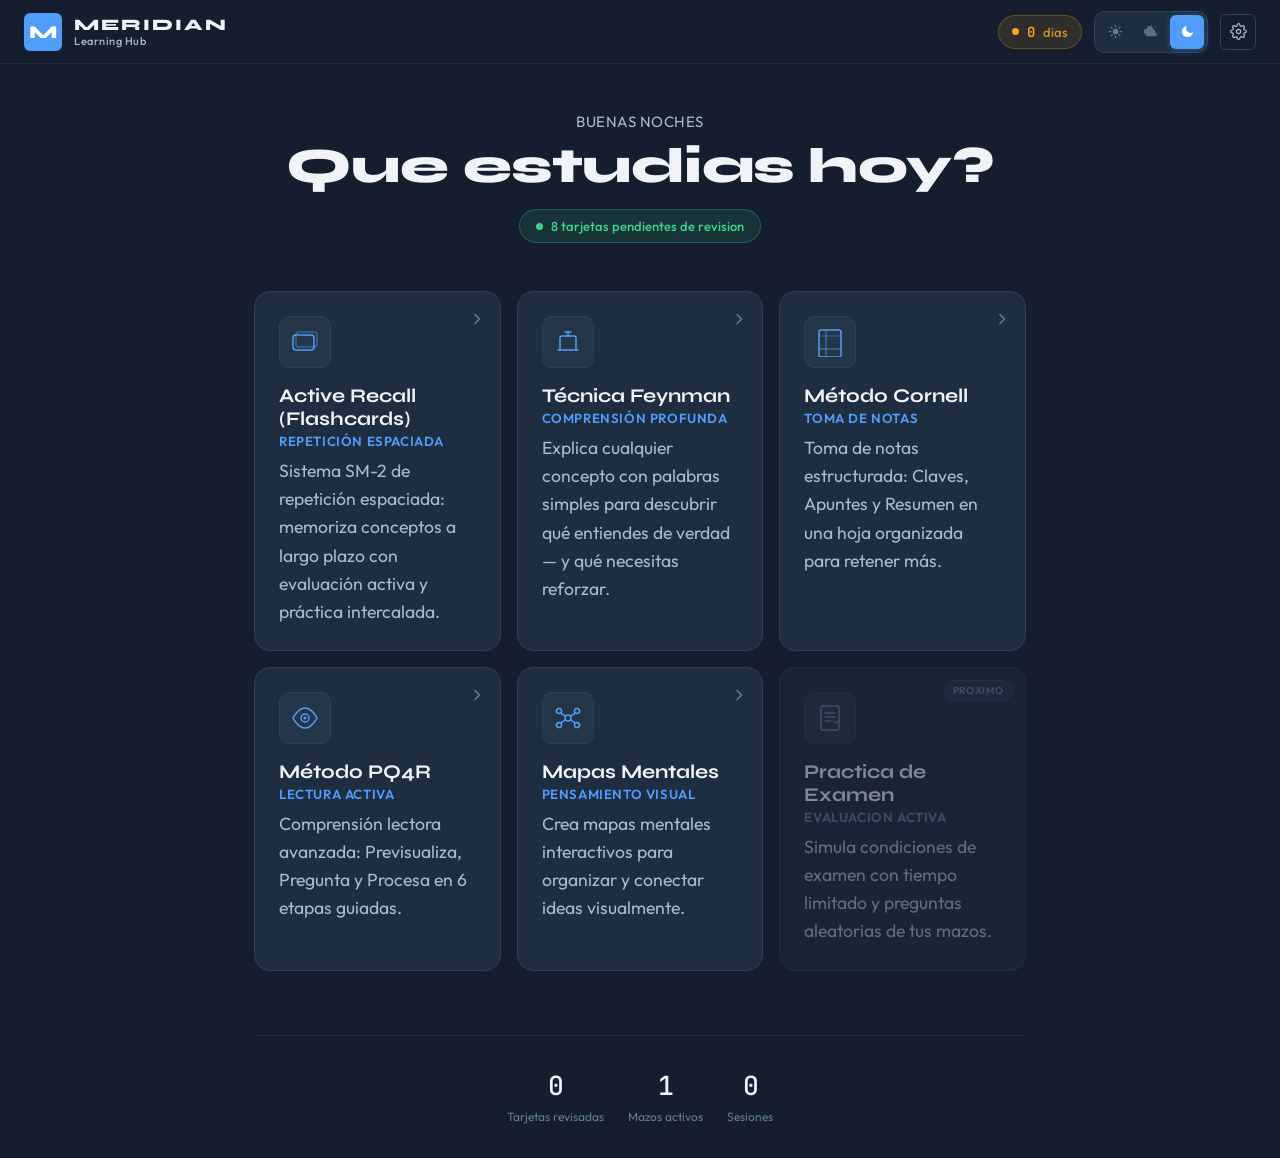
==== Meridian/index.html @ 5b4c0aaa "Add files via upload" ====
<!DOCTYPE html>
<html lang="es" data-theme="dark">
<head>
  <meta charset="UTF-8">
  <meta name="viewport" content="width=device-width, initial-scale=1.0">
  <meta name="description" content="MERIDIAN — Hub de aprendizaje modular con repeticion espaciada y tecnicas de estudio activo.">
  <title>MERIDIAN — Learning Hub</title>

  <!-- Fuentes -->
  <link rel="preconnect" href="https://fonts.googleapis.com">
  <link rel="preconnect" href="https://fonts.gstatic.com" crossorigin>
  <link href="https://fonts.googleapis.com/css2?family=Syne:wght@500;600;700;800&family=Outfit:wght@300;400;500;600&family=JetBrains+Mono:wght@400;500&display=swap" rel="stylesheet">

  <link rel="stylesheet" href="style.css">
</head>

<body>

  <!-- ============================================================
       Cabecera global — fija en la parte superior
       ============================================================ -->
  <header class="app-header" role="banner">

    <!-- Logotipo -->
    <div class="logo" onclick="navigate('hub')" role="link" tabindex="0" aria-label="Ir al inicio">
      <span class="logo-mark" aria-hidden="true">M</span>
      <div class="logo-text">
        <span class="logo-name">MERIDIAN</span>
        <span class="logo-sub">Learning Hub</span>
      </div>
    </div>

    <!-- Controles del header -->
    <div class="header-right">

      <!-- Racha de dias estudiados -->
      <div class="streak-badge" title="Racha de estudio" aria-label="Racha de estudio">
        <span class="streak-dot" aria-hidden="true"></span>
        <span id="streakCount" aria-live="polite">0</span>
        <span class="streak-label">dias</span>
      </div>

      <!-- Selector de tema — triple switch segmentado -->
      <div class="theme-switch" id="themeSwitch" role="group" aria-label="Seleccionar tema de color">
        <button class="theme-btn" data-theme-btn="light" aria-label="Modo claro" title="Claro">
          <!-- Sol -->
          <svg width="15" height="15" viewBox="0 0 24 24" fill="none" aria-hidden="true">
            <circle cx="12" cy="12" r="4.5" fill="currentColor"/>
            <path d="M12 2v2.5M12 19.5V22M2 12h2.5M19.5 12H22M4.93 4.93l1.77 1.77M17.3 17.3l1.77 1.77M19.07 4.93l-1.77 1.77M6.7 17.3l-1.77 1.77"
              stroke="currentColor" stroke-width="2" stroke-linecap="round"/>
          </svg>
        </button>

        <button class="theme-btn" data-theme-btn="dim" aria-label="Modo templado" title="Templado">
          <!-- Nube con estrellas -->
          <svg width="15" height="15" viewBox="0 0 24 24" fill="none" aria-hidden="true">
            <path d="M4 16.5a4.5 4.5 0 010-9c.2 0 .4 0 .6.02A5 5 0 0114.5 9a3.5 3.5 0 013.4 4.4A3 3 0 0117 19.5H6a2 2 0 01-2-3z"
              fill="currentColor" opacity=".85"/>
            <circle cx="6.5"  cy="4"  r="1" fill="currentColor"/>
            <circle cx="12"   cy="2"  r="1" fill="currentColor"/>
            <circle cx="18"   cy="5"  r="1" fill="currentColor"/>
          </svg>
        </button>

        <button class="theme-btn" data-theme-btn="dark" aria-label="Modo oscuro" title="Oscuro">
          <!-- Luna -->
          <svg width="15" height="15" viewBox="0 0 24 24" fill="none" aria-hidden="true">
            <path d="M21 12.79A9 9 0 1111.21 3 7 7 0 0021 12.79z" fill="currentColor"/>
          </svg>
        </button>

      </div>

      <!-- Botón de ajustes -->
      <button class="settings-btn" onclick="navigate('settings')"
        aria-label="Configuración y backup" title="Configuración">
        <svg width="17" height="17" viewBox="0 0 24 24" fill="none" aria-hidden="true">
          <path d="M12 15a3 3 0 100-6 3 3 0 000 6z"
            stroke="currentColor" stroke-width="1.7" stroke-linecap="round"/>
          <path d="M19.4 15a1.65 1.65 0 00.33 1.82l.06.06a2 2 0 010 2.83 2 2 0 01-2.83 0l-.06-.06a1.65 1.65 0 00-1.82-.33 1.65 1.65 0 00-1 1.51V21a2 2 0 01-2 2 2 2 0 01-2-2v-.09A1.65 1.65 0 009 19.4a1.65 1.65 0 00-1.82.33l-.06.06a2 2 0 01-2.83 0 2 2 0 010-2.83l.06-.06A1.65 1.65 0 004.68 15a1.65 1.65 0 00-1.51-1H3a2 2 0 01-2-2 2 2 0 012-2h.09A1.65 1.65 0 004.6 9a1.65 1.65 0 00-.33-1.82l-.06-.06a2 2 0 010-2.83 2 2 0 012.83 0l.06.06A1.65 1.65 0 009 4.68a1.65 1.65 0 001-1.51V3a2 2 0 012-2 2 2 0 012 2v.09a1.65 1.65 0 001 1.51 1.65 1.65 0 001.82-.33l.06-.06a2 2 0 012.83 0 2 2 0 010 2.83l-.06.06A1.65 1.65 0 0019.4 9a1.65 1.65 0 001.51 1H21a2 2 0 012 2 2 2 0 01-2 2h-.09a1.65 1.65 0 00-1.51 1z"
            stroke="currentColor" stroke-width="1.7" stroke-linecap="round"/>
        </svg>
      </button>

    </div>
  </header>

  <!-- ============================================================
       Punto de montaje principal — las vistas se inyectan aqui
       via JavaScript (app.js)

       Vistas disponibles:
         hub        — Menu principal con modulos de estudio
         decks      — Gestor de mazos
         deck-form  — Formulario para crear/editar mazo
         cards      — Lista de tarjetas de un mazo
         card-form  — Formulario para crear/editar tarjeta
         study      — Modo de estudio (flashcard + SRS)
       ============================================================ -->
  <main id="appRoot" role="main" aria-live="polite"></main>

  <!-- ============================================================
       Scripts — orden de carga importa:
         1. storage.js   — capa de datos y localStorage
         2. srs-module.js — algoritmo SM-2 y vistas de estudio
         3. app.js        — enrutador, hub y vistas de mazos
       ============================================================ -->
  <script src="js/storage.js"></script>
  <script src="js/srs-module.js"></script>
  <script src="js/feynman-module.js"></script>
  <script src="js/cornell-module.js"></script>
  <script src="js/pq4r-module.js"></script>
  <script src="js/mindmap-module.js"></script>
  <script src="js/app.js"></script>

</body>
</html>
---- Meridian/style.css ----
/* ================================================================
   MERIDIAN — Learning Hub
   CSS Design System
   ================================================================ */

@import url('https://fonts.googleapis.com/css2?family=Syne:wght@500;600;700;800&family=Outfit:wght@300;400;500;600&family=JetBrains+Mono:wght@400;500&display=swap');

/* ----------------------------------------------------------------
   1. Variables — Dark Theme (default)
   ---------------------------------------------------------------- */
:root {
  /* Fondos — azul noche aclarado, no negro puro */
  --bg-base:     #141E2E;
  --bg-surface:  #1E2D40;
  --bg-elevated: #263649;
  --bg-overlay:  #2E4157;

  /* Bordes */
  --border-subtle:  #1E2D40;
  --border-default: #2C4058;
  --border-strong:  #3D576E;

  /* Texto — WCAG AA garantizado */
  --text-primary:   #F0F4F9;   /* ~14:1 sobre bg-base  */
  --text-secondary: #A8BBCC;   /* ~6.2:1 — pasa AA     */
  --text-muted:     #637D93;   /* ~3.6:1 — uso en large */
  --text-inverse:   #141E2E;

  /* Acento primario */
  --accent:     #4F9CF9;
  --accent-h:   #6AABFA;
  --accent-dim: rgba(79, 156, 249, 0.12);

  /* Colores de estado */
  --green:     #3DD68C;
  --green-dim: rgba(61, 214, 140, 0.12);
  --amber:     #F5A623;
  --amber-dim: rgba(245, 166, 35, 0.12);
  --red:       #FF6B6B;
  --red-dim:   rgba(255, 107, 107, 0.12);
  --purple:    #A78BFA;

  /* Tipografia */
  --font-display: 'Syne', sans-serif;
  --font-body:    'Outfit', sans-serif;
  --font-mono:    'JetBrains Mono', monospace;

  /* Espaciado */
  --s1: 4px;  --s2: 8px;   --s3: 12px;  --s4: 16px;
  --s5: 24px; --s6: 32px;  --s7: 48px;  --s8: 64px;

  /* Bordes redondeados */
  --r-sm: 6px;  --r-md: 10px;  --r-lg: 16px;  --r-xl: 22px;

  /* Sombras */
  --shadow-sm: 0 1px 4px rgba(0,0,0,.35);
  --shadow-md: 0 4px 18px rgba(0,0,0,.45);
  --shadow-card: 0 0 0 1px var(--border-default), 0 4px 18px rgba(0,0,0,.4);

  /* Transiciones */
  --t-fast: 140ms cubic-bezier(.4,0,.2,1);
  --t-mid:  240ms cubic-bezier(.4,0,.2,1);
  --t-slow: 380ms cubic-bezier(.4,0,.2,1);
}

/* ----------------------------------------------------------------
   2. Variables — Light Theme
   ---------------------------------------------------------------- */
/* ── Tema Templado (Dim) — gris azulado medio, no oscuro profundo ── */
[data-theme="dim"] {
  --bg-base:     #2D3748;
  --bg-surface:  #374559;
  --bg-elevated: #404F6A;
  --bg-overlay:  #4A5C7A;

  --border-subtle:  #374559;
  --border-default: #435270;
  --border-strong:  #576884;

  --text-primary:   #EBF0F7;
  --text-secondary: #A2B6CA;
  --text-muted:     #6A8499;
  --text-inverse:   #2D3748;

  --accent:     #5BA8FC;
  --accent-h:   #82BFFF;
  --accent-dim: rgba(91,168,252,.15);

  --shadow-card: 0 0 0 1px var(--border-default), 0 4px 18px rgba(0,0,0,.28);
}

/* ── Tema Claro (Light) ── */
[data-theme="light"] {
  --bg-base:     #F9FAFB;
  --bg-surface:  #FFFFFF;
  --bg-elevated: #F3F4F6;
  --bg-overlay:  #E5E7EB;

  --border-subtle:  #E5E7EB;
  --border-default: #D1D5DB;
  --border-strong:  #9CA3AF;

  --text-primary:   #111827;   /* ~18:1 sobre bg-base  */
  --text-secondary: #374151;   /* ~10:1 — pasa AAA     */
  --text-muted:     #6B7280;   /* ~4.7:1 — pasa AA     */
  --text-inverse:   #F9FAFB;

  --accent:     #1A6FD4;
  --accent-h:   #155EBD;
  --accent-dim: rgba(26, 111, 212, 0.10);

  --shadow-card: 0 0 0 1px var(--border-default), 0 2px 10px rgba(0,0,0,.07);
  --shadow-md:   0 4px 18px rgba(0,0,0,.10);
}

/* ----------------------------------------------------------------
   3. Reset & Base
   ---------------------------------------------------------------- */
*, *::before, *::after { box-sizing: border-box; margin: 0; padding: 0; }

html {
  font-size: 17.6px; /* ≈ 1.1rem base → 1rem = 17.6px en toda la UI */
  -webkit-font-smoothing: antialiased;
  -moz-osx-font-smoothing: grayscale;
  scroll-behavior: smooth;
}

body {
  font-family: var(--font-body);
  background: var(--bg-base);
  color: var(--text-primary);
  min-height: 100vh;
  transition: background var(--t-slow), color var(--t-slow);
}

a { color: var(--accent); text-decoration: none; }
button { font-family: var(--font-body); cursor: pointer; }
textarea, input { font-family: var(--font-body); }

::-webkit-scrollbar { width: 5px; }
::-webkit-scrollbar-track { background: transparent; }
::-webkit-scrollbar-thumb { background: var(--border-strong); border-radius: 3px; }

/* ----------------------------------------------------------------
   4. Header
   ---------------------------------------------------------------- */
.app-header {
  position: fixed;
  top: 0; left: 0; right: 0;
  z-index: 100;
  height: 64px;
  display: flex;
  align-items: center;
  justify-content: space-between;
  padding: 0 var(--s5);
  background: var(--bg-base);
  border-bottom: 1px solid var(--border-subtle);
  transition: background var(--t-slow), border-color var(--t-slow);
  backdrop-filter: blur(10px);
}

.logo {
  display: flex;
  align-items: center;
  gap: var(--s3);
  text-decoration: none;
  cursor: pointer;
}

.logo-mark {
  display: flex;
  align-items: center;
  justify-content: center;
  width: 38px; height: 38px;
  border-radius: var(--r-sm);
  background: var(--accent);
  color: #fff;
  font-family: var(--font-display);
  font-size: 18px;
  font-weight: 800;
  letter-spacing: -.5px;
  flex-shrink: 0;
}

.logo-text {
  display: flex;
  flex-direction: column;
  line-height: 1;
  gap: 3px;
}

.logo-name {
  font-family: var(--font-display);
  font-size: 16px;
  font-weight: 800;
  letter-spacing: 2px;
  color: var(--text-primary);
}

.logo-sub {
  font-size: 11px;
  color: var(--text-secondary);
  letter-spacing: .5px;
  font-weight: 500;
}

.header-right {
  display: flex;
  align-items: center;
  gap: var(--s3);
}

.streak-badge {
  display: flex;
  align-items: center;
  gap: var(--s2);
  padding: 7px 13px;
  border-radius: var(--r-xl);
  background: var(--amber-dim);
  border: 1px solid rgba(245,166,35,.25);
  color: var(--amber);
  font-family: var(--font-mono);
  font-size: 14px;
  font-weight: 600;
}

.streak-dot {
  width: 7px; height: 7px;
  border-radius: 50%;
  background: var(--amber);
}

.streak-label { font-size: 13px; color: var(--amber); font-family: var(--font-body); font-weight: 500; opacity: .8; }

/* Switch de tema — 3 casillas segmentadas */
.theme-switch {
  display: flex;
  align-items: center;
  background: var(--bg-surface);
  border: 1px solid var(--border-default);
  border-radius: var(--r-md);
  padding: 3px;
  gap: 2px;
  transition: background var(--t-slow), border-color var(--t-slow);
}

.theme-btn {
  display: flex;
  align-items: center;
  justify-content: center;
  width: 34px; height: 34px;
  border-radius: var(--r-sm);
  background: transparent;
  border: none;
  color: var(--text-muted);
  cursor: pointer;
  transition: all var(--t-fast);
  flex-shrink: 0;
}

.theme-btn:hover {
  color: var(--text-primary);
  background: var(--bg-elevated);
}

.theme-btn.active {
  background: var(--accent);
  color: #fff;
  box-shadow: 0 1px 8px rgba(79,156,249,.35);
}

/* Botón de ajustes en el header */
.settings-btn {
  display: flex;
  align-items: center;
  justify-content: center;
  width: 36px; height: 36px;
  border-radius: var(--r-sm);
  background: transparent;
  border: 1px solid var(--border-default);
  color: var(--text-secondary);
  cursor: pointer;
  transition: all var(--t-fast);
  flex-shrink: 0;
}
.settings-btn:hover {
  background: var(--bg-elevated);
  color: var(--text-primary);
  border-color: var(--border-strong);
}
[data-theme="light"] .settings-btn { border-color: var(--border-default); }

/* ----------------------------------------------------------------
   5. Layout
   ---------------------------------------------------------------- */
#appRoot {
  margin-top: 64px;
  min-height: calc(100vh - 64px);
}

.view-container {
  max-width: 820px;
  margin: 0 auto;
  padding: var(--s6) var(--s5);
}

.view-header {
  display: flex;
  align-items: center;
  justify-content: space-between;
  margin-bottom: var(--s7);
  gap: var(--s4);
}

.view-title {
  font-family: var(--font-display);
  font-size: 1.3rem;
  font-weight: 700;
  color: var(--text-primary);
  flex: 1;
  text-align: center;
}

/* ----------------------------------------------------------------
   6. Buttons
   ---------------------------------------------------------------- */
.btn {
  display: inline-flex;
  align-items: center;
  justify-content: center;
  gap: var(--s2);
  padding: 9px 18px;
  border-radius: var(--r-sm);
  font-size: 14px;
  font-weight: 500;
  border: 1px solid transparent;
  transition: all var(--t-fast);
  white-space: nowrap;
  line-height: 1;
}

.btn-primary {
  background: var(--accent);
  color: #fff;
  border-color: var(--accent);
}
.btn-primary:hover:not(:disabled) {
  background: var(--accent-h);
  border-color: var(--accent-h);
}

.btn-ghost {
  background: transparent;
  color: var(--text-secondary);
  border-color: var(--border-default);
}
.btn-ghost:hover:not(:disabled) {
  background: var(--bg-elevated);
  color: var(--text-primary);
  border-color: var(--border-strong);
}

.btn:disabled { opacity: .45; cursor: not-allowed; }
.btn-sm { padding: 6px 13px; font-size: 13px; }
.btn-xs { padding: 4px 10px; font-size: 12px; }

.btn-danger {
  color: var(--red) !important;
}
.btn-danger:hover:not(:disabled) {
  background: var(--red-dim) !important;
  border-color: var(--red) !important;
}

.btn-back {
  display: inline-flex;
  align-items: center;
  gap: var(--s2);
  padding: 6px 10px;
  border-radius: var(--r-sm);
  font-size: 13px;
  font-weight: 500;
  color: var(--text-secondary);
  background: transparent;
  border: none;
  transition: all var(--t-fast);
  white-space: nowrap;
  flex-shrink: 0;
}
.btn-back:hover {
  color: var(--text-primary);
  background: var(--bg-elevated);
}

.btn-reveal {
  width: 100%;
  max-width: 340px;
  padding: 14px 24px;
  font-size: 15px;
  font-weight: 600;
  background: var(--accent);
  color: #fff;
  border: none;
  border-radius: var(--r-md);
  transition: all var(--t-fast);
  letter-spacing: .2px;
}
.btn-reveal:hover { background: var(--accent-h); transform: translateY(-1px); }
.btn-reveal:active { transform: translateY(0); }

/* ----------------------------------------------------------------
   7. Forms
   ---------------------------------------------------------------- */
.form-container {
  max-width: 600px;
  margin: 0 auto;
  display: flex;
  flex-direction: column;
  gap: var(--s5);
}

.form-group { display: flex; flex-direction: column; gap: var(--s2); }

.form-label {
  font-size: 13px;
  font-weight: 600;
  color: var(--text-secondary);
  letter-spacing: .3px;
  text-transform: uppercase;
}

.label-hint {
  font-size: 11px;
  font-weight: 400;
  color: var(--text-muted);
  text-transform: none;
  letter-spacing: 0;
  margin-left: var(--s1);
}

.form-input, .form-textarea {
  padding: 11px 14px;
  background: var(--bg-surface);
  border: 1px solid var(--border-default);
  border-radius: var(--r-sm);
  color: var(--text-primary);
  font-size: 14.5px;
  line-height: 1.5;
  transition: border-color var(--t-fast), box-shadow var(--t-fast);
  resize: vertical;
  width: 100%;
}
.form-input::placeholder, .form-textarea::placeholder { color: var(--text-muted); }
.form-input:focus, .form-textarea:focus {
  outline: none;
  border-color: var(--accent);
  box-shadow: 0 0 0 3px var(--accent-dim);
}

.form-actions {
  display: flex;
  gap: var(--s3);
  justify-content: flex-end;
  padding-top: var(--s2);
}

/* Form preview */
.form-preview {
  padding: var(--s4);
  background: var(--bg-elevated);
  border-radius: var(--r-md);
  border: 1px solid var(--border-default);
}

.preview-label {
  font-size: 11px;
  font-weight: 600;
  color: var(--text-muted);
  text-transform: uppercase;
  letter-spacing: .5px;
  margin-bottom: var(--s2);
}

.preview-front {
  font-size: 15px;
  color: var(--text-secondary);
  line-height: 1.55;
}

/* Color picker */
.color-picker {
  display: flex;
  gap: var(--s3);
  flex-wrap: wrap;
  padding: var(--s3) 0;
}

.color-swatch {
  width: 30px; height: 30px;
  border-radius: 50%;
  border: 3px solid transparent;
  transition: all var(--t-fast);
  box-shadow: var(--shadow-sm);
}
.color-swatch:hover { transform: scale(1.12); }
.color-swatch.selected {
  border-color: var(--text-primary);
  transform: scale(1.15);
  box-shadow: 0 0 0 2px var(--bg-base), 0 0 0 4px currentColor;
}

/* ----------------------------------------------------------------
   8. Hub View
   ---------------------------------------------------------------- */
.hub-view { padding-top: var(--s7); }

.hub-hero {
  text-align: center;
  margin-bottom: var(--s7);
}

.hub-greeting-small {
  font-size: 0.85rem;
  color: var(--text-secondary);
  letter-spacing: .5px;
  text-transform: uppercase;
  margin-bottom: var(--s2);
}

.hub-title {
  font-family: var(--font-display);
  font-size: clamp(1.8rem, 4vw, 2.8rem);
  font-weight: 800;
  color: var(--text-primary);
  letter-spacing: -.5px;
  margin-bottom: var(--s4);
  line-height: 1.1;
}

.due-alert {
  display: inline-flex;
  align-items: center;
  gap: var(--s2);
  padding: 8px 16px;
  background: var(--green-dim);
  border: 1px solid rgba(61,214,140,.25);
  color: var(--green);
  border-radius: var(--r-xl);
  font-size: 13px;
  font-weight: 500;
  cursor: pointer;
  transition: all var(--t-fast);
}
.due-alert:hover { background: rgba(61,214,140,.18); }

.due-dot {
  width: 7px; height: 7px;
  border-radius: 50%;
  background: var(--green);
  animation: pulse 2s infinite;
}

@keyframes pulse {
  0%, 100% { opacity: 1; transform: scale(1); }
  50% { opacity: .6; transform: scale(.85); }
}

.hub-all-good { font-size: 13px; color: var(--text-muted); }

.modules-grid {
  display: grid;
  grid-template-columns: repeat(3, 1fr);
  gap: var(--s4);
  margin-bottom: var(--s8);
}

.module-card {
  position: relative;
  background: var(--bg-surface);
  border: 1px solid var(--border-default);
  border-radius: var(--r-lg);
  padding: var(--s5);
  display: flex;
  flex-direction: column;
  gap: var(--s4);
  transition: all var(--t-mid);
  overflow: hidden;
}

.module-card.active {
  cursor: pointer;
}
.module-card.active:hover {
  border-color: var(--accent);
  background: var(--bg-elevated);
  transform: translateY(-2px);
  box-shadow: 0 8px 24px rgba(79,156,249,.12);
}
.module-card.active:active { transform: translateY(0); }

.module-card.disabled {
  opacity: .5;
  cursor: default;
}

.module-icon {
  width: 52px; height: 52px;
  display: flex;
  align-items: center;
  justify-content: center;
  background: var(--bg-elevated);
  border-radius: var(--r-md);
  border: 1px solid var(--border-default);
  color: var(--accent);
  flex-shrink: 0;
}

.module-card.disabled .module-icon { color: var(--text-muted); }

.module-info { flex: 1; }
.module-name {
  font-family: var(--font-display);
  font-size: 1.1rem;
  font-weight: 700;
  color: var(--text-primary);
  margin-bottom: 3px;
}
.module-subtitle {
  font-size: 0.75rem;
  color: var(--accent);
  font-weight: 600;
  text-transform: uppercase;
  letter-spacing: .6px;
  margin-bottom: var(--s2);
}
.module-card.disabled .module-subtitle { color: var(--text-muted); }
.module-desc {
  font-size: 1.0rem;
  color: var(--text-secondary);
  line-height: 1.6;
}

.module-arrow {
  position: absolute;
  top: var(--s4);
  right: var(--s4);
  color: var(--text-muted);
  transition: all var(--t-fast);
}
.module-card.active:hover .module-arrow {
  color: var(--accent);
  transform: translateX(2px);
}

.coming-soon-badge {
  position: absolute;
  top: var(--s3);
  right: var(--s3);
  font-size: 10px;
  font-weight: 600;
  letter-spacing: .6px;
  text-transform: uppercase;
  color: var(--text-muted);
  background: var(--bg-elevated);
  border: 1px solid var(--border-default);
  padding: 3px 8px;
  border-radius: var(--r-xl);
}

.hub-stats {
  display: flex;
  gap: var(--s5);
  justify-content: center;
  border-top: 1px solid var(--border-subtle);
  padding-top: var(--s6);
}

.hub-stat { text-align: center; }
.hub-stat-value {
  display: block;
  font-family: var(--font-mono);
  font-size: 1.5rem;
  font-weight: 500;
  color: var(--text-primary);
  letter-spacing: -1px;
}
.hub-stat-label {
  font-size: 12px;
  color: var(--text-muted);
  margin-top: 2px;
}

/* ----------------------------------------------------------------
   9. Deck Manager
   ---------------------------------------------------------------- */
.decks-grid {
  display: grid;
  grid-template-columns: repeat(auto-fill, minmax(300px, 1fr));
  gap: var(--s4);
}

.deck-card {
  background: var(--bg-surface);
  border: 1px solid var(--border-default);
  border-radius: var(--r-lg);
  overflow: hidden;
  display: flex;
  transition: all var(--t-mid);
}
.deck-card:hover {
  border-color: var(--border-strong);
  box-shadow: var(--shadow-md);
}

.deck-card-accent {
  width: 4px;
  background: var(--deck-color, var(--accent));
  flex-shrink: 0;
}

.deck-card-body {
  flex: 1;
  padding: var(--s6) var(--s6) var(--s5);
  display: flex;
  flex-direction: column;
  gap: var(--s4);
}

.deck-name {
  font-family: var(--font-display);
  font-size: 1.1rem;
  font-weight: 700;
  color: var(--text-primary);
}
.deck-desc {
  font-size: 0.9rem;
  color: var(--text-secondary);
  line-height: 1.55;
  margin-top: 3px;
}

.deck-chip-row {
  display: flex;
  gap: var(--s2);
  flex-wrap: wrap;
}

.deck-chip {
  font-size: 12px;
  padding: 3px 9px;
  border-radius: var(--r-xl);
  background: var(--bg-elevated);
  color: var(--text-secondary);
  border: 1px solid var(--border-default);
}
.chip-due  { background: var(--accent-dim); color: var(--accent); border-color: rgba(79,156,249,.2); }
.chip-new  { background: var(--green-dim); color: var(--green); border-color: rgba(61,214,140,.2); }

.deck-actions {
  display: flex;
  gap: var(--s2);
  align-items: center;
  flex-wrap: wrap;
}

/* ----------------------------------------------------------------
   10. Cards Table
   ---------------------------------------------------------------- */
.cards-table-wrap { overflow-x: auto; }

.cards-table {
  width: 100%;
  border: 1px solid var(--border-default);
  border-radius: var(--r-lg);
  overflow: hidden;
}

.table-head {
  display: grid;
  grid-template-columns: 1fr .6fr .55fr .45fr;
  background: var(--bg-elevated);
  padding: 10px var(--s4);
  font-size: 11px;
  font-weight: 600;
  color: var(--text-muted);
  text-transform: uppercase;
  letter-spacing: .5px;
  border-bottom: 1px solid var(--border-default);
  gap: var(--s3);
}

.table-row {
  display: grid;
  grid-template-columns: 1fr .6fr .55fr .45fr;
  align-items: center;
  padding: 12px var(--s4);
  gap: var(--s3);
  border-bottom: 1px solid var(--border-subtle);
  transition: background var(--t-fast);
}
.table-row:last-child { border-bottom: none; }
.table-row:hover { background: var(--bg-elevated); }

.table-cell { font-size: 13.5px; color: var(--text-secondary); }
.cell-front {
  color: var(--text-primary);
  overflow: hidden;
  display: -webkit-box;
  -webkit-line-clamp: 2;
  -webkit-box-orient: vertical;
  line-height: 1.45;
}
.cell-tags { display: flex; gap: 4px; flex-wrap: wrap; }
.cell-actions { display: flex; gap: var(--s1); }

.state-badge {
  display: inline-block;
  font-size: 11px;
  font-weight: 600;
  padding: 3px 8px;
  border-radius: var(--r-xl);
  letter-spacing: .3px;
}
.state-new         { background: var(--accent-dim); color: var(--accent); }
.state-learning    { background: var(--amber-dim); color: var(--amber); }
.state-review      { background: var(--green-dim); color: var(--green); }
.state-relearning  { background: var(--red-dim); color: var(--red); }

/* Tags */
.tag {
  display: inline-block;
  font-size: 11px;
  padding: 2px 7px;
  background: var(--bg-elevated);
  color: var(--text-muted);
  border-radius: var(--r-xl);
  border: 1px solid var(--border-default);
}
.tag-accent {
  background: var(--accent-dim);
  color: var(--accent);
  border-color: rgba(79,156,249,.2);
  font-size: 12px;
  padding: 3px 10px;
}

/* ----------------------------------------------------------------
   11. Study Mode
   ---------------------------------------------------------------- */
.study-view { padding-top: var(--s5); }

.study-header {
  display: flex;
  align-items: center;
  justify-content: space-between;
  margin-bottom: var(--s4);
  gap: var(--s3);
}

.study-meta {
  display: flex;
  flex-direction: column;
  align-items: center;
  gap: 2px;
  flex: 1;
}
.study-deck-name {
  font-size: 13px;
  font-weight: 600;
  color: var(--text-primary);
  font-family: var(--font-display);
}
.study-count {
  font-family: var(--font-mono);
  font-size: 12px;
  color: var(--text-muted);
}
.study-count-sep { margin: 0 2px; }

.study-progress-wrap {
  height: 3px;
  background: var(--border-default);
  border-radius: 2px;
  margin-bottom: var(--s6);
  overflow: hidden;
}
.study-progress-bar {
  height: 100%;
  background: var(--accent);
  border-radius: 2px;
  transition: width .6s cubic-bezier(.4,0,.2,1);
}

.study-area {
  display: flex;
  flex-direction: column;
  align-items: center;
  gap: var(--s6);
}

/* Flashcard 3D flip */
.flashcard-scene {
  width: 100%;
  max-width: 600px;
  perspective: 1200px;
}

.flashcard {
  position: relative;
  width: 100%;
  height: 320px;
  transform-style: preserve-3d;
  transition: transform .55s cubic-bezier(.4,.2,.2,1);
}

.flashcard.is-flipped { transform: rotateY(180deg); }

.flashcard-face {
  position: absolute;
  inset: 0;
  backface-visibility: hidden;
  -webkit-backface-visibility: hidden;
  background: var(--bg-surface);
  border: 1px solid var(--border-default);
  border-radius: var(--r-lg);
  display: flex;
  flex-direction: column;
  align-items: center;
  justify-content: center;
  padding: var(--s6) var(--s5);
  text-align: center;
  gap: var(--s4);
  box-shadow: var(--shadow-card);
  overflow-y: auto;
}

.flashcard-face.back {
  transform: rotateY(180deg);
  background: var(--bg-elevated);
  border-color: var(--accent);
}

.face-label {
  position: absolute;
  top: var(--s3);
  left: var(--s4);
  font-size: 10px;
  font-weight: 600;
  color: var(--text-muted);
  text-transform: uppercase;
  letter-spacing: .6px;
}

.face-content {
  font-size: clamp(1.6rem, 3.2vw, 2.1rem);
  line-height: 1.45;
  color: var(--text-primary);
  font-weight: 400;
  max-width: 520px;
}

.flashcard-face.back .face-content { color: var(--text-primary); }

.card-tags {
  display: flex;
  gap: var(--s1);
  flex-wrap: wrap;
  justify-content: center;
  position: absolute;
  bottom: var(--s3);
}

/* Rating buttons */
.study-actions {
  display: flex;
  flex-direction: column;
  align-items: center;
  gap: var(--s4);
  width: 100%;
  max-width: 600px;
  min-height: 80px;
}

.rating-prompt {
  font-size: 13px;
  color: var(--text-muted);
  font-weight: 500;
  letter-spacing: .2px;
  text-align: center;
}

.rating-buttons {
  display: grid;
  grid-template-columns: repeat(4, 1fr);
  gap: var(--s3);
  width: 100%;
}

.rating-btn {
  display: flex;
  flex-direction: column;
  align-items: center;
  gap: 6px;
  padding: 14px var(--s4);
  border-radius: var(--r-md);
  border: 1px solid var(--border-default);
  background: var(--bg-surface);
  cursor: pointer;
  transition: all var(--t-fast);
}
.rating-btn:hover { transform: translateY(-2px); }
.rating-btn:active { transform: translateY(0); }

.rating-interval {
  font-family: var(--font-mono);
  font-size: 16px;
  font-weight: 600;
}

.rating-label {
  font-size: 12px;
  font-weight: 600;
  text-transform: uppercase;
  letter-spacing: .4px;
}
.rating-btn.again {
  border-color: rgba(255,107,107,.25);
  background: var(--red-dim);
}
.rating-btn.again .rating-interval { color: var(--red); }
.rating-btn.again .rating-label { color: var(--red); opacity: .8; }
.rating-btn.again:hover { border-color: var(--red); background: rgba(255,107,107,.18); }

.rating-btn.hard {
  border-color: rgba(245,166,35,.25);
  background: var(--amber-dim);
}
.rating-btn.hard .rating-interval { color: var(--amber); }
.rating-btn.hard .rating-label { color: var(--amber); opacity: .8; }
.rating-btn.hard:hover { border-color: var(--amber); background: rgba(245,166,35,.18); }

.rating-btn.good {
  border-color: rgba(79,156,249,.25);
  background: var(--accent-dim);
}
.rating-btn.good .rating-interval { color: var(--accent); }
.rating-btn.good .rating-label { color: var(--accent); opacity: .8; }
.rating-btn.good:hover { border-color: var(--accent); background: rgba(79,156,249,.18); }

.rating-btn.easy {
  border-color: rgba(61,214,140,.25);
  background: var(--green-dim);
}
.rating-btn.easy .rating-interval { color: var(--green); }
.rating-btn.easy .rating-label { color: var(--green); opacity: .8; }
.rating-btn.easy:hover { border-color: var(--green); background: rgba(61,214,140,.18); }

/* ----------------------------------------------------------------
   12. Study Complete
   ---------------------------------------------------------------- */
.complete-screen {
  max-width: 480px;
  margin: var(--s8) auto;
  text-align: center;
  display: flex;
  flex-direction: column;
  align-items: center;
  gap: var(--s5);
}

.complete-icon { animation: popIn .4s cubic-bezier(.2,.8,.3,1.2) both; }

@keyframes popIn {
  from { transform: scale(.6); opacity: 0; }
  to   { transform: scale(1); opacity: 1; }
}

.complete-title {
  font-family: var(--font-display);
  font-size: 1.8rem;
  font-weight: 800;
  color: var(--text-primary);
}

.complete-subtitle {
  font-size: 14.5px;
  color: var(--text-secondary);
  line-height: 1.55;
  max-width: 360px;
}

.complete-stats {
  display: grid;
  grid-template-columns: repeat(4, 1fr);
  gap: var(--s3);
  width: 100%;
  background: var(--bg-surface);
  border: 1px solid var(--border-default);
  border-radius: var(--r-lg);
  padding: var(--s5);
}

.stat-item { text-align: center; }
.stat-value {
  display: block;
  font-family: var(--font-mono);
  font-size: 1.5rem;
  font-weight: 500;
  color: var(--text-primary);
  letter-spacing: -1px;
}
.stat-label {
  font-size: 11px;
  color: var(--text-muted);
  margin-top: 3px;
  font-weight: 500;
}

.complete-actions {
  display: flex;
  gap: var(--s3);
  flex-wrap: wrap;
  justify-content: center;
}

/* ----------------------------------------------------------------
   13. Empty State
   ---------------------------------------------------------------- */
.empty-state {
  display: flex;
  flex-direction: column;
  align-items: center;
  gap: var(--s4);
  padding: var(--s8) var(--s5);
  text-align: center;
}

.empty-icon { color: var(--text-muted); margin-bottom: var(--s2); }
.empty-title {
  font-family: var(--font-display);
  font-size: 1.1rem;
  font-weight: 700;
  color: var(--text-primary);
}
.empty-text {
  font-size: 14px;
  color: var(--text-secondary);
  max-width: 340px;
  line-height: 1.6;
}

/* ----------------------------------------------------------------
   14. Toast
   ---------------------------------------------------------------- */
.toast {
  position: fixed;
  bottom: var(--s6);
  left: 50%;
  transform: translateX(-50%) translateY(20px);
  padding: 10px 20px;
  border-radius: var(--r-md);
  font-size: 13.5px;
  font-weight: 500;
  background: var(--bg-elevated);
  border: 1px solid var(--border-strong);
  color: var(--text-primary);
  box-shadow: var(--shadow-md);
  opacity: 0;
  transition: all var(--t-mid);
  z-index: 1000;
  white-space: nowrap;
}
.toast.visible { opacity: 1; transform: translateX(-50%) translateY(0); }
.toast-success { border-color: rgba(61,214,140,.3); color: var(--green); background: var(--green-dim); }
.toast-error   { border-color: rgba(255,107,107,.3); color: var(--red); background: var(--red-dim); }

/* ----------------------------------------------------------------
   15. Animations
   ---------------------------------------------------------------- */
@keyframes viewEnter {
  from { opacity: 0; transform: translateY(14px); }
  to   { opacity: 1; transform: translateY(0); }
}
.view-enter { animation: viewEnter .28s cubic-bezier(.4,0,.2,1) both; }

@keyframes cardExit {
  to { opacity: 0; transform: translateY(-10px) scale(.97); }
}
.card-exit { animation: cardExit .18s ease-in forwards; }

/* ----------------------------------------------------------------
   16. Misc utilities
   ---------------------------------------------------------------- */
.text-muted { color: var(--text-muted); }

/* ----------------------------------------------------------------
   16b. Feynman Module
   ---------------------------------------------------------------- */

/* ── Vista contenedor ── */
.feynman-view { max-width: 720px; }

/* ── Indicador de pasos ── */
.feynman-steps {
  display: flex;
  align-items: center;
  justify-content: center;
  gap: 0;
  margin-bottom: var(--s7);
  padding: 0 var(--s4);
}

.feynman-step {
  display: flex;
  flex-direction: column;
  align-items: center;
  gap: var(--s1);
  flex-shrink: 0;
}

.feynman-step-dot {
  width: 32px; height: 32px;
  border-radius: 50%;
  border: 2px solid var(--border-default);
  background: var(--bg-surface);
  color: var(--text-muted);
  font-family: var(--font-mono);
  font-size: 13px;
  font-weight: 600;
  display: flex;
  align-items: center;
  justify-content: center;
  transition: all var(--t-mid);
}

.feynman-step.active .feynman-step-dot {
  border-color: var(--accent);
  background: var(--accent);
  color: #fff;
  box-shadow: 0 0 0 4px var(--accent-dim);
}

.feynman-step.done .feynman-step-dot {
  border-color: var(--green);
  background: var(--green-dim);
  color: var(--green);
}

.feynman-step-label {
  font-size: 11px;
  font-weight: 600;
  color: var(--text-muted);
  letter-spacing: .4px;
  text-transform: uppercase;
  white-space: nowrap;
}

.feynman-step.active .feynman-step-label { color: var(--accent); }
.feynman-step.done  .feynman-step-label  { color: var(--green);  }

.feynman-step-line {
  flex: 1;
  height: 2px;
  min-width: 24px;
  max-width: 60px;
  background: var(--border-default);
  margin-bottom: 18px; /* alinear con centro del dot */
  transition: background var(--t-mid);
}

/* ── Tarjeta de paso ── */
.feynman-card {
  background: var(--bg-surface);
  border: 1px solid var(--border-default);
  border-radius: var(--r-lg);
  overflow: hidden;
  box-shadow: var(--shadow-card);
}

.feynman-step-body {
  padding: var(--s6);
}

.feynman-actions {
  display: flex;
  gap: var(--s3);
  justify-content: flex-end;
  padding: var(--s4) var(--s6);
  border-top: 1px solid var(--border-subtle);
  background: var(--bg-elevated);
}

/* ── Paso 1: Concepto ── */
.feynman-step-icon {
  width: 64px; height: 64px;
  border-radius: var(--r-lg);
  background: var(--accent-dim);
  border: 1px solid rgba(79,156,249,.2);
  color: var(--accent);
  display: flex;
  align-items: center;
  justify-content: center;
  margin-bottom: var(--s4);
}

.feynman-step-title {
  font-family: var(--font-display);
  font-size: 1.35rem;
  font-weight: 700;
  color: var(--text-primary);
  margin-bottom: var(--s2);
}

.feynman-step-desc {
  font-size: 1.05rem;
  color: var(--text-secondary);
  line-height: 1.6;
  max-width: 520px;
}

.feynman-concept-input {
  font-size: 1.1rem !important;
  padding: 14px 16px !important;
}

.feynman-char-count {
  font-family: var(--font-mono);
  font-size: 11px;
  color: var(--text-muted);
  text-align: right;
  margin-top: var(--s1);
}

.feynman-examples {
  display: flex;
  flex-wrap: wrap;
  align-items: center;
  gap: var(--s2);
  margin-top: var(--s4);
}

.feynman-examples-label {
  font-size: 12px;
  color: var(--text-muted);
  font-weight: 500;
  flex-shrink: 0;
}

.feynman-example-chip {
  padding: 5px 12px;
  border-radius: var(--r-xl);
  border: 1px solid var(--border-default);
  background: var(--bg-elevated);
  color: var(--text-secondary);
  font-size: 12px;
  font-family: var(--font-body);
  cursor: pointer;
  transition: all var(--t-fast);
}
.feynman-example-chip:hover {
  border-color: var(--accent);
  color: var(--accent);
  background: var(--accent-dim);
}

/* ── Paso 2: Lienzo ── */
.feynman-canvas-body { padding: 0; }

.feynman-canvas-header {
  padding: var(--s6) var(--s6) var(--s4);
  border-bottom: 1px solid var(--border-subtle);
}

.feynman-canvas-prompt {
  display: flex;
  flex-wrap: wrap;
  align-items: baseline;
  gap: 8px;
  margin-bottom: var(--s2);
}

.feynman-canvas-verb {
  font-family: var(--font-display);
  font-size: 1.6rem;
  font-weight: 800;
  color: var(--text-muted);
}

.feynman-canvas-concept {
  font-family: var(--font-display);
  font-size: 1.6rem;
  font-weight: 800;
  color: var(--accent);
}

.feynman-canvas-rule {
  font-size: 1.0rem;
  color: var(--text-secondary);
  line-height: 1.5;
}

.feynman-canvas-textarea {
  display: block;
  width: 100%;
  min-height: 280px;
  padding: var(--s5) var(--s6);
  background: transparent;
  border: none;
  border-bottom: 1px solid var(--border-subtle);
  color: var(--text-primary);
  font-family: var(--font-body);
  font-size: 1.15rem;
  line-height: 1.75;
  resize: vertical;
  outline: none;
  transition: background var(--t-fast);
}
.feynman-canvas-textarea:focus {
  background: rgba(79,156,249,.03);
}
.feynman-canvas-textarea::placeholder { color: var(--text-muted); font-style: italic; }

.feynman-canvas-footer {
  display: flex;
  align-items: flex-start;
  justify-content: space-between;
  gap: var(--s4);
  padding: var(--s3) var(--s6);
  flex-wrap: wrap;
}

.feynman-word-count {
  font-family: var(--font-mono);
  font-size: 12px;
  color: var(--text-muted);
  flex-shrink: 0;
}

.feynman-canvas-tip {
  font-size: 12px;
  color: var(--text-muted);
  line-height: 1.5;
  font-style: italic;
}

/* ── Paso 3: Autoevaluación ── */
.feynman-review-text {
  background: var(--bg-elevated);
  border: 1px solid var(--border-default);
  border-radius: var(--r-md);
  padding: var(--s4) var(--s5);
  margin: var(--s4) 0 var(--s5);
  max-height: 160px;
  overflow-y: auto;
}

.feynman-review-label {
  font-size: 11px;
  font-weight: 600;
  color: var(--text-muted);
  text-transform: uppercase;
  letter-spacing: .4px;
  margin-bottom: var(--s2);
}

.feynman-review-content {
  font-size: 0.95rem;
  color: var(--text-secondary);
  line-height: 1.65;
  white-space: pre-wrap;
  word-break: break-word;
}

.feynman-questions {
  display: flex;
  flex-direction: column;
  gap: var(--s4);
}

.feynman-question {
  background: var(--bg-elevated);
  border: 1px solid var(--border-default);
  border-radius: var(--r-md);
  padding: var(--s4) var(--s5);
  transition: border-color var(--t-fast);
}

.feynman-q-header {
  display: flex;
  gap: var(--s3);
  align-items: flex-start;
  margin-bottom: var(--s3);
}

.feynman-q-icon {
  font-size: 18px;
  flex-shrink: 0;
  line-height: 1.4;
}

.feynman-q-text {
  font-size: 1.05rem;
  font-weight: 600;
  color: var(--text-primary);
  margin-bottom: 3px;
}

.feynman-q-hint {
  font-size: 0.9rem;
  color: var(--text-muted);
  line-height: 1.5;
}

.feynman-yn-row {
  display: flex;
  gap: var(--s2);
}

.feynman-yn-btn {
  flex: 1;
  padding: 10px var(--s3);
  border-radius: var(--r-sm);
  border: 1px solid var(--border-default);
  background: var(--bg-surface);
  color: var(--text-secondary);
  font-family: var(--font-body);
  font-size: 0.9rem;
  font-weight: 500;
  cursor: pointer;
  transition: all var(--t-fast);
  text-align: center;
}
.feynman-yn-btn:hover { border-color: var(--border-strong); color: var(--text-primary); }

.feynman-yn-btn.yn-danger.selected  { background: var(--red-dim);   border-color: var(--red);   color: var(--red);   }
.feynman-yn-btn.yn-success.selected { background: var(--green-dim); border-color: var(--green); color: var(--green); }
.feynman-yn-btn.yn-neutral.selected { background: var(--accent-dim); border-color: var(--accent); color: var(--accent); }

/* ── Paso 4: Score y lagunas ── */
.feynman-score {
  display: flex;
  align-items: center;
  gap: var(--s4);
  padding: var(--s4) var(--s5);
  border-radius: var(--r-md);
  margin-bottom: var(--s5);
  border: 1px solid;
}

.feynman-score.score-great { background: var(--green-dim); border-color: rgba(61,214,140,.3); }
.feynman-score.score-ok    { background: var(--amber-dim); border-color: rgba(245,166,35,.3); }
.feynman-score.score-work  { background: var(--red-dim);   border-color: rgba(255,107,107,.3); }

.feynman-score-number {
  font-family: var(--font-mono);
  font-size: 2.2rem;
  font-weight: 700;
  flex-shrink: 0;
}
.score-great .feynman-score-number { color: var(--green); }
.score-ok    .feynman-score-number { color: var(--amber); }
.score-work  .feynman-score-number { color: var(--red);   }

.feynman-score-msg {
  font-size: 1.05rem;
  color: var(--text-primary);
  line-height: 1.5;
}

.feynman-insights {
  background: var(--bg-elevated);
  border: 1px solid var(--border-default);
  border-radius: var(--r-md);
  padding: var(--s4) var(--s5);
  margin-bottom: var(--s4);
}

.feynman-insights-label {
  font-size: 12px;
  font-weight: 600;
  color: var(--text-muted);
  text-transform: uppercase;
  letter-spacing: .4px;
  margin-bottom: var(--s2);
}

.feynman-insights-list {
  list-style: none;
  display: flex;
  flex-direction: column;
  gap: var(--s2);
}
.feynman-insights-list li {
  font-size: 0.95rem;
  color: var(--text-secondary);
  line-height: 1.5;
  padding-left: var(--s4);
  position: relative;
}
.feynman-insights-list li::before {
  content: '→';
  position: absolute;
  left: 0;
  color: var(--amber);
}

/* ── Pantalla de éxito ── */
.feynman-complete {
  display: flex;
  flex-direction: column;
  align-items: center;
  text-align: center;
  padding: var(--s8) var(--s5);
  gap: var(--s4);
}

.complete-icon-wrap { margin-bottom: var(--s2); }

.feynman-complete-title {
  font-family: var(--font-display);
  font-size: 1.8rem;
  font-weight: 800;
  color: var(--text-primary);
}

.feynman-complete-concept {
  font-size: 1.1rem;
  color: var(--accent);
  font-weight: 600;
}

.feynman-complete-msg {
  font-size: 1.05rem;
  color: var(--text-secondary);
  line-height: 1.7;
  max-width: 460px;
}

.feynman-complete-actions {
  display: flex;
  gap: var(--s3);
  margin-top: var(--s2);
}

/* ── Hub del módulo ── */
.feynman-hub-hero {
  display: flex;
  flex-direction: column;
  align-items: center;
  text-align: center;
  padding: var(--s7) var(--s4);
  gap: var(--s4);
}

.feynman-hub-icon {
  width: 80px; height: 80px;
  border-radius: var(--r-xl);
  background: var(--accent-dim);
  border: 1px solid rgba(79,156,249,.2);
  color: var(--accent);
  display: flex;
  align-items: center;
  justify-content: center;
  margin-bottom: var(--s2);
}

.feynman-hub-title {
  font-family: var(--font-display);
  font-size: 2rem;
  font-weight: 800;
  color: var(--text-primary);
}

.feynman-hub-desc {
  font-size: 1.1rem;
  color: var(--text-secondary);
  line-height: 1.7;
  max-width: 500px;
}

.feynman-hub-steps-preview {
  display: flex;
  align-items: center;
  flex-wrap: wrap;
  justify-content: center;
  gap: var(--s2);
  margin: var(--s2) 0 var(--s4);
}

.feynman-hub-step {
  display: flex;
  align-items: center;
  gap: var(--s2);
  font-size: 0.9rem;
  color: var(--text-secondary);
  background: var(--bg-surface);
  border: 1px solid var(--border-default);
  border-radius: var(--r-xl);
  padding: 6px 14px;
}

.fhs-num {
  width: 20px; height: 20px;
  border-radius: 50%;
  background: var(--accent-dim);
  color: var(--accent);
  font-family: var(--font-mono);
  font-size: 11px;
  font-weight: 700;
  display: flex;
  align-items: center;
  justify-content: center;
  flex-shrink: 0;
}

.feynman-hub-arrow {
  color: var(--text-muted);
  font-size: 1rem;
}

/* ── Historial de sesiones ── */
.feynman-sessions-list {
  display: flex;
  flex-direction: column;
  gap: var(--s4);
}

.feynman-session-card {
  background: var(--bg-surface);
  border: 1px solid var(--border-default);
  border-radius: var(--r-lg);
  padding: var(--s5);
  display: flex;
  flex-direction: column;
  gap: var(--s3);
  transition: border-color var(--t-fast);
}
.feynman-session-card:hover { border-color: var(--border-strong); }

.feynman-session-top {
  display: flex;
  align-items: flex-start;
  justify-content: space-between;
  gap: var(--s3);
}

.feynman-session-meta {
  display: flex;
  flex-direction: column;
  gap: 3px;
}

.feynman-session-concept {
  font-family: var(--font-display);
  font-size: 1.05rem;
  font-weight: 700;
  color: var(--text-primary);
}

.feynman-session-date {
  font-size: 12px;
  color: var(--text-muted);
  font-family: var(--font-mono);
}

.feynman-score-badge {
  font-family: var(--font-mono);
  font-size: 13px;
  font-weight: 700;
  padding: 4px 10px;
  border-radius: var(--r-xl);
  flex-shrink: 0;
}
.feynman-score-badge.score-great { background: var(--green-dim); color: var(--green); }
.feynman-score-badge.score-ok    { background: var(--amber-dim); color: var(--amber); }
.feynman-score-badge.score-work  { background: var(--red-dim);   color: var(--red);   }

.feynman-session-preview {
  font-size: 0.95rem;
  color: var(--text-secondary);
  line-height: 1.6;
}

.feynman-session-gaps {
  font-size: 0.9rem;
  color: var(--text-muted);
  background: var(--bg-elevated);
  border-radius: var(--r-sm);
  padding: var(--s2) var(--s3);
  border-left: 3px solid var(--amber);
}
.feynman-session-gaps span {
  font-weight: 600;
  color: var(--amber);
  margin-right: var(--s1);
}

.feynman-session-actions {
  display: flex;
  justify-content: flex-end;
}

.feynman-last-session {
  margin-top: var(--s6);
}

.feynman-last-header {
  display: flex;
  align-items: center;
  justify-content: space-between;
  margin-bottom: var(--s3);
}

.feynman-last-label {
  font-size: 12px;
  font-weight: 600;
  color: var(--text-muted);
  text-transform: uppercase;
  letter-spacing: .5px;
}

/* ----------------------------------------------------------------
   16c. Cornell Method Module
   ---------------------------------------------------------------- */

/* ── Variables temáticas para la hoja (se adaptan a los 3 temas) ── */
:root {
  --cornell-paper:    #F0F4F8;
  --cornell-line:     #C8D4E0;
  --cornell-rule:     #4F9CF9;
  --cornell-ink:      #1A2740;
  --cornell-ink2:     #3A5070;
  --cornell-shadow:   0 4px 32px rgba(0,0,0,.18), 0 1px 4px rgba(0,0,0,.1);
}
[data-theme="dim"] {
  --cornell-paper:  #1E2D40;
  --cornell-line:   #2C4058;
  --cornell-ink:    #EBF0F7;
  --cornell-ink2:   #94A3B8;
}
[data-theme="dark"] {
  --cornell-paper:  #141E2E;
  --cornell-line:   #243347;
  --cornell-ink:    #F0F4F9;
  --cornell-ink2:   #A8BBCC;
}

/* ── Hub ── */
.cornell-view { max-width: 900px; }

.cornell-hub-hero {
  display: flex;
  flex-direction: column;
  align-items: center;
  text-align: center;
  padding: var(--s7) var(--s5) var(--s6);
  gap: var(--s4);
}

.cornell-hub-icon {
  width: 88px; height: 88px;
  border-radius: var(--r-xl);
  background: var(--accent-dim);
  border: 1px solid rgba(79,156,249,.2);
  color: var(--accent);
  display: flex;
  align-items: center;
  justify-content: center;
  margin-bottom: var(--s2);
}

.cornell-hub-title {
  font-family: var(--font-display);
  font-size: 2rem;
  font-weight: 800;
  color: var(--text-primary);
}

.cornell-hub-desc {
  font-size: 1.1rem;
  color: var(--text-secondary);
  line-height: 1.7;
  max-width: 540px;
}
.cornell-hub-desc strong { color: var(--accent); font-weight: 600; }

.cornell-hub-zones {
  display: grid;
  grid-template-columns: 1fr 1fr;
  gap: var(--s3);
  width: 100%;
  max-width: 480px;
  margin: var(--s2) 0 var(--s3);
}

.cornell-zone-preview {
  display: flex;
  flex-direction: column;
  gap: 3px;
  padding: var(--s3) var(--s4);
  border-radius: var(--r-md);
  border: 1px solid var(--border-default);
  background: var(--bg-surface);
  text-align: left;
}
.cz-summary { grid-column: span 2; }

.czp-label {
  font-family: var(--font-display);
  font-size: 0.9rem;
  font-weight: 700;
  color: var(--text-primary);
}
.czp-sub {
  font-size: 0.8rem;
  color: var(--text-muted);
}

/* ── Recientes / Grid de sesiones ── */
.cornell-recent { margin-top: var(--s6); }

.cornell-recent-header {
  display: flex;
  align-items: center;
  justify-content: space-between;
  margin-bottom: var(--s4);
}

.cornell-recent-label {
  font-size: 12px;
  font-weight: 600;
  color: var(--text-muted);
  text-transform: uppercase;
  letter-spacing: .5px;
}

.cornell-sessions-grid {
  display: grid;
  grid-template-columns: repeat(auto-fill, minmax(260px, 1fr));
  gap: var(--s4);
}

.cornell-sessions-list {
  display: flex;
  flex-direction: column;
  gap: var(--s3);
}

/* ── Tarjeta de sesión ── */
.cornell-session-card {
  position: relative;
  background: var(--bg-surface);
  border: 1px solid var(--border-default);
  border-radius: var(--r-lg);
  padding: var(--s4) var(--s5);
  cursor: pointer;
  transition: all var(--t-mid);
  display: flex;
  flex-direction: column;
  gap: var(--s2);
}
.cornell-session-card:hover {
  border-color: var(--accent);
  box-shadow: 0 0 0 3px var(--accent-dim);
}

.cornell-sc-header {
  display: flex;
  justify-content: space-between;
  align-items: flex-start;
  gap: var(--s2);
}

.cornell-sc-title {
  font-family: var(--font-display);
  font-size: 1rem;
  font-weight: 700;
  color: var(--text-primary);
  flex: 1;
}

.cornell-sc-date {
  font-family: var(--font-mono);
  font-size: 11px;
  color: var(--text-muted);
  white-space: nowrap;
}

.cornell-sc-preview {
  font-size: 0.88rem;
  color: var(--text-secondary);
  line-height: 1.55;
}
.cornell-sc-empty { font-style: italic; color: var(--text-muted); }

.cornell-sc-zones {
  display: flex;
  gap: var(--s1);
}

.cornell-sc-zone {
  font-size: 10px;
  font-weight: 600;
  padding: 2px 8px;
  border-radius: var(--r-xl);
  border: 1px solid var(--border-default);
  color: var(--text-muted);
  text-transform: uppercase;
  letter-spacing: .4px;
}
.cornell-sc-zone.filled {
  background: var(--accent-dim);
  border-color: rgba(79,156,249,.3);
  color: var(--accent);
}

.cornell-sc-delete {
  position: absolute;
  top: var(--s3);
  right: var(--s3);
  display: flex;
  align-items: center;
  justify-content: center;
  width: 26px; height: 26px;
  border-radius: var(--r-sm);
  background: transparent;
  border: none;
  color: var(--text-muted);
  opacity: 0;
  cursor: pointer;
  transition: all var(--t-fast);
}
.cornell-session-card:hover .cornell-sc-delete { opacity: 1; }
.cornell-sc-delete:hover { background: var(--red-dim); color: var(--red); }

/* ═══════════════════════════════════════════════════════════════
   LA HOJA CORNELL
   ═══════════════════════════════════════════════════════════════ */

.cornell-sheet-wrapper {
  display: flex;
  flex-direction: column;
  align-items: center;
  min-height: calc(100vh - 64px);
  padding: var(--s4) var(--s4) var(--s8);
  background: var(--bg-base);
  transition: background var(--t-slow);
}

/* ── Barra de herramientas ── */
.cornell-toolbar {
  width: 100%;
  max-width: 900px;
  display: flex;
  align-items: center;
  justify-content: space-between;
  gap: var(--s4);
  padding: var(--s3) 0 var(--s4);
}

.cornell-toolbar-center { flex: 1; text-align: center; }

.cornell-toolbar-right {
  display: flex;
  align-items: center;
  gap: var(--s2);
}

.cornell-save-indicator {
  font-size: 12px;
  color: var(--text-muted);
  font-family: var(--font-mono);
  transition: color var(--t-fast);
}
.cornell-save-indicator.saved  { color: var(--green); }
.cornell-save-indicator.typing { color: var(--amber); }

/* ── La hoja en sí ── */
.cornell-sheet {
  width: 100%;
  max-width: 900px;
  background: var(--cornell-paper);
  border-radius: var(--r-lg);
  box-shadow: var(--cornell-shadow);
  overflow: hidden;
  display: flex;
  flex-direction: column;
  transition: background var(--t-slow), box-shadow var(--t-slow);
  /* borde de acento izquierdo al estilo cuaderno */
  border-left: 4px solid var(--cornell-rule);
}

/* ── Encabezado de la hoja ── */
.cornell-header-zone {
  padding: var(--s5) var(--s6) var(--s4);
  border-bottom: 2px solid var(--cornell-line);
  background: var(--cornell-paper);
}

.cornell-title-row {
  display: flex;
  align-items: flex-start;
  gap: var(--s4);
  flex-wrap: wrap;
}

.cornell-title-field {
  flex: 1;
  font-family: var(--font-display);
  font-size: 1.8rem !important;
  font-weight: 800;
  color: var(--cornell-ink) !important;
  background: transparent !important;
  border: none !important;
  padding: 0 !important;
  resize: none;
  overflow: hidden;
  line-height: 1.2;
  min-width: 200px;
}
.cornell-title-field::placeholder { color: var(--cornell-ink2); opacity: .45; }
.cornell-title-field:focus { outline: none; box-shadow: none !important; }

.cornell-date-display {
  font-family: var(--font-mono);
  font-size: 12px;
  color: var(--cornell-ink2);
  white-space: nowrap;
  padding-top: 10px;
  flex-shrink: 0;
  text-transform: capitalize;
}

/* ── Cuerpo: Cues + Notes ── */
.cornell-body-zone {
  display: grid;
  grid-template-columns: 30% 70%;
  border-bottom: 2px solid var(--cornell-line);
  min-height: 420px;
}

.cornell-cues-col {
  border-right: 1.5px solid var(--cornell-line);
  display: flex;
  flex-direction: column;
}

.cornell-notes-col {
  display: flex;
  flex-direction: column;
}

/* ── Etiquetas de columna ── */
.cornell-col-label {
  display: flex;
  flex-direction: column;
  gap: 2px;
  padding: var(--s3) var(--s4);
  border-bottom: 1px solid var(--cornell-line);
  background: rgba(79,156,249,.05);
}
.cornell-col-label span:first-child {
  font-family: var(--font-display);
  font-size: 0.78rem;
  font-weight: 700;
  color: var(--cornell-rule);
  text-transform: uppercase;
  letter-spacing: .8px;
}
.cornell-col-hint {
  font-size: 0.72rem;
  color: var(--cornell-ink2);
  opacity: .7;
}

/* ── Pie: Summary ── */
.cornell-summary-zone {
  display: flex;
  flex-direction: column;
  border-top: 0; /* ya tiene border-bottom en body-zone */
  background: rgba(79,156,249,.03);
}

/* ── Campos de texto de la hoja ── */
.cornell-field {
  flex: 1;
  width: 100%;
  min-height: 80px;
  padding: var(--s4) var(--s5);
  background: transparent;
  border: none;
  color: var(--cornell-ink);
  font-family: var(--font-body);
  font-size: 1.2rem;
  line-height: 1.8;
  resize: none;
  overflow: hidden;
  transition: background var(--t-fast);
}

.cornell-cues-field {
  font-size: 1.1rem;
  line-height: 1.9;
  color: var(--cornell-ink2);
}

.cornell-summary-field {
  padding: var(--s4) var(--s5);
  font-size: 1.15rem;
  font-style: italic;
  min-height: 120px;
}

.cornell-field:focus {
  outline: none;
  background: rgba(79,156,249,.04);
}

.cornell-field::placeholder {
  color: var(--cornell-ink2);
  opacity: .35;
  font-style: italic;
}

/* Botón peligroso ghost */
.btn-danger-ghost {
  color: var(--text-muted);
}
.btn-danger-ghost:hover {
  color: var(--red);
  background: var(--red-dim);
  border-color: var(--red);
}

/* ----------------------------------------------------------------
   16d. PQ4R Module
   ---------------------------------------------------------------- */

.pq4r-view { max-width: 860px; }

/* ── Hub ── */
.pq4r-hub-hero {
  display: flex;
  flex-direction: column;
  align-items: center;
  text-align: center;
  padding: var(--s7) var(--s5) var(--s5);
  gap: var(--s4);
}

.pq4r-hub-icon {
  width: 88px; height: 88px;
  border-radius: var(--r-xl);
  background: var(--accent-dim);
  border: 1px solid rgba(79,156,249,.2);
  color: var(--accent);
  display: flex;
  align-items: center;
  justify-content: center;
  margin-bottom: var(--s2);
}

.pq4r-hub-title {
  font-family: var(--font-display);
  font-size: 2rem;
  font-weight: 800;
  color: var(--text-primary);
}

.pq4r-hub-desc {
  font-size: 1.1rem;
  color: var(--text-secondary);
  line-height: 1.7;
  max-width: 520px;
}

/* ── Chips de pasos en el hub ── */
.pq4r-steps-row {
  display: flex;
  align-items: center;
  flex-wrap: wrap;
  justify-content: center;
  gap: var(--s2);
  margin: var(--s2) 0 var(--s3);
}

.pq4r-step-chip {
  display: flex;
  align-items: center;
  gap: var(--s2);
  padding: 7px 14px;
  border-radius: var(--r-xl);
  border: 1px solid var(--step-color, var(--border-default));
  background: rgba(79, 156, 249, 0.1);
  font-size: 0.85rem;
  font-weight: 600;
  color: var(--step-color, var(--text-secondary));
}

.psc-num {
  width: 20px; height: 20px;
  border-radius: 50%;
  background: var(--step-color, var(--accent));
  color: #fff;
  font-size: 11px;
  font-weight: 700;
  display: flex;
  align-items: center;
  justify-content: center;
  flex-shrink: 0;
}

.psc-arrow {
  color: var(--text-muted);
  font-size: 0.9rem;
}

.psc-label { white-space: nowrap; }

/* ── Recientes ── */
.pq4r-recent { margin-top: var(--s6); }
.pq4r-recent-header {
  display: flex;
  justify-content: space-between;
  align-items: center;
  margin-bottom: var(--s4);
}
.pq4r-recent-label {
  font-size: 12px;
  font-weight: 600;
  color: var(--text-muted);
  text-transform: uppercase;
  letter-spacing: .5px;
}
.pq4r-sessions-list {
  display: flex;
  flex-direction: column;
  gap: var(--s3);
}

/* ── Tarjeta de sesión ── */
.pq4r-session-card {
  position: relative;
  background: var(--bg-surface);
  border: 1px solid var(--border-default);
  border-radius: var(--r-lg);
  padding: var(--s4) var(--s5);
  cursor: pointer;
  transition: all var(--t-mid);
  display: flex;
  flex-direction: column;
  gap: var(--s3);
}
.pq4r-session-card:hover {
  border-color: var(--accent);
  box-shadow: 0 0 0 3px var(--accent-dim);
}

.pq4r-sc-top {
  display: flex;
  justify-content: space-between;
  align-items: flex-start;
  gap: var(--s3);
}

.pq4r-sc-title {
  font-family: var(--font-display);
  font-size: 1rem;
  font-weight: 700;
  color: var(--text-primary);
}

.pq4r-sc-date {
  font-family: var(--font-mono);
  font-size: 11px;
  color: var(--text-muted);
  margin-top: 3px;
}

.pq4r-sc-badge {
  font-size: 12px;
  font-weight: 600;
  padding: 3px 10px;
  border-radius: var(--r-xl);
  background: var(--bg-elevated);
  color: var(--text-secondary);
  border: 1px solid var(--border-default);
  white-space: nowrap;
}
.pq4r-sc-badge.complete {
  background: var(--green-dim);
  color: var(--green);
  border-color: rgba(61,214,140,.3);
}

.pq4r-sc-progress {
  height: 3px;
  background: var(--border-default);
  border-radius: 2px;
  overflow: hidden;
}
.pq4r-sc-bar {
  height: 100%;
  background: var(--accent);
  border-radius: 2px;
  transition: width var(--t-slow);
  min-width: 4px;
}

.pq4r-sc-steps {
  display: flex;
  gap: var(--s1);
}

.pq4r-sc-step {
  width: 26px; height: 26px;
  border-radius: 50%;
  border: 1.5px solid var(--border-default);
  background: var(--bg-elevated);
  color: var(--text-muted);
  font-family: var(--font-mono);
  font-size: 10px;
  font-weight: 700;
  display: flex;
  align-items: center;
  justify-content: center;
  transition: all var(--t-fast);
}
.pq4r-sc-step.done {
  background: var(--bg-elevated);
  border-color: var(--step-color);
  color: var(--step-color);
}
.pq4r-sc-step.current {
  background: var(--step-color);
  border-color: var(--step-color);
  color: #fff;
}

.pq4r-sc-delete {
  position: absolute;
  top: var(--s3); right: var(--s3);
  width: 26px; height: 26px;
  border-radius: var(--r-sm);
  background: transparent;
  border: none;
  color: var(--text-muted);
  opacity: 0;
  cursor: pointer;
  display: flex;
  align-items: center;
  justify-content: center;
  transition: all var(--t-fast);
}
.pq4r-session-card:hover .pq4r-sc-delete { opacity: 1; }
.pq4r-sc-delete:hover { background: var(--red-dim); color: var(--red); }

/* ═══════════════════════════════════════════════════════════════
   WIZARD DE 6 PASOS
   ═══════════════════════════════════════════════════════════════ */

.pq4r-wizard-wrapper {
  display: flex;
  flex-direction: column;
  align-items: center;
  min-height: calc(100vh - 64px);
  padding: 0 var(--s4) var(--s8);
  background: var(--bg-base);
}

/* ── Barra superior del wizard ── */
.pq4r-topbar {
  width: 100%;
  max-width: 760px;
  display: flex;
  align-items: center;
  justify-content: space-between;
  gap: var(--s4);
  padding: var(--s3) 0 var(--s5);
}

/* ── Navegación de puntos de paso ── */
.pq4r-step-nav {
  display: flex;
  align-items: center;
  gap: var(--s2);
}

.pq4r-step-dot {
  width: 34px; height: 34px;
  border-radius: 50%;
  border: 2px solid var(--border-default);
  background: var(--bg-surface);
  color: var(--text-muted);
  font-family: var(--font-mono);
  font-size: 12px;
  font-weight: 700;
  display: flex;
  align-items: center;
  justify-content: center;
  cursor: pointer;
  transition: all var(--t-mid);
}
.pq4r-step-dot:disabled { cursor: default; opacity: .45; }
.pq4r-step-dot.active {
  background: var(--step-color, var(--accent));
  border-color: var(--step-color, var(--accent));
  color: #fff;
  box-shadow: 0 0 0 4px var(--accent-dim);
}
.pq4r-step-dot.done {
  background: var(--bg-elevated);
  border-color: var(--step-color, var(--green));
  color: var(--step-color, var(--green));
}

.pq4r-topbar-step-label {
  font-family: var(--font-mono);
  font-size: 12px;
  color: var(--text-muted);
  white-space: nowrap;
}

/* ── Tarjeta de paso ── */
.pq4r-step-content {
  width: 100%;
  max-width: 760px;
}

.pq4r-step-card {
  background: var(--bg-surface);
  border: 1px solid var(--border-default);
  border-radius: var(--r-lg);
  overflow: hidden;
  box-shadow: var(--shadow-card);
}

/* ── Encabezado de paso ── */
.pq4r-step-header {
  padding: var(--s6);
  border-bottom: 1px solid var(--border-subtle);
  border-left: 4px solid var(--step-color, var(--accent));
  background: var(--bg-elevated);
}

.pq4r-step-badge {
  display: flex;
  align-items: center;
  gap: var(--s2);
  color: var(--step-color, var(--accent));
  font-size: 0.8rem;
  font-weight: 700;
  text-transform: uppercase;
  letter-spacing: .6px;
  margin-bottom: var(--s3);
}

.pq4r-step-title {
  font-family: var(--font-display);
  font-size: 1.5rem;
  font-weight: 800;
  color: var(--text-primary);
  margin-bottom: var(--s3);
}

.pq4r-step-desc {
  font-size: 1.2rem;
  color: var(--text-secondary);
  line-height: 1.65;
  max-width: 600px;
}

/* ── Cuerpo del paso ── */
.pq4r-step-body {
  padding: var(--s6);
  display: flex;
  flex-direction: column;
  gap: var(--s5);
}

/* ── Input y textarea del wizard ── */
.pq4r-input {
  font-size: 1.15rem !important;
  padding: 13px 16px !important;
}

.pq4r-textarea {
  display: block;
  width: 100%;
  min-height: 120px;
  padding: 14px 16px;
  background: var(--bg-elevated);
  border: 1px solid var(--border-default);
  border-radius: var(--r-sm);
  color: var(--text-primary);
  font-family: var(--font-body);
  font-size: 1.3rem;
  line-height: 1.7;
  resize: none;
  overflow: hidden;
  transition: border-color var(--t-fast), box-shadow var(--t-fast);
}
.pq4r-textarea:focus {
  outline: none;
  border-color: var(--accent);
  box-shadow: 0 0 0 3px var(--accent-dim);
}
.pq4r-textarea::placeholder { color: var(--text-muted); font-style: italic; }

/* ── Lista de preguntas (Paso 2) ── */
.pq4r-qlist {
  display: flex;
  flex-direction: column;
  gap: var(--s3);
}

.pq4r-q-row {
  display: flex;
  align-items: center;
  gap: var(--s2);
}

.pq4r-q-num {
  width: 28px; height: 28px;
  border-radius: 50%;
  background: var(--accent-dim);
  color: var(--accent);
  font-family: var(--font-mono);
  font-size: 12px;
  font-weight: 700;
  display: flex;
  align-items: center;
  justify-content: center;
  flex-shrink: 0;
}

.pq4r-q-input {
  flex: 1;
  font-size: 1.1rem !important;
}

.pq4r-q-del {
  width: 32px; height: 32px;
  border-radius: var(--r-sm);
  border: 1px solid var(--border-default);
  background: transparent;
  color: var(--text-muted);
  display: flex;
  align-items: center;
  justify-content: center;
  cursor: pointer;
  flex-shrink: 0;
  transition: all var(--t-fast);
}
.pq4r-q-del:hover:not(:disabled) { background: var(--red-dim); color: var(--red); border-color: var(--red); }
.pq4r-q-del:disabled { opacity: .3; cursor: default; }

.pq4r-add-btn {
  display: flex;
  align-items: center;
  gap: var(--s2);
  padding: 9px 16px;
  border-radius: var(--r-md);
  border: 1.5px dashed var(--border-strong);
  background: transparent;
  color: var(--text-secondary);
  font-family: var(--font-body);
  font-size: 0.95rem;
  font-weight: 500;
  cursor: pointer;
  transition: all var(--t-fast);
  width: 100%;
  justify-content: center;
  margin-top: var(--s2);
}
.pq4r-add-btn:hover {
  border-color: var(--accent);
  color: var(--accent);
  background: var(--accent-dim);
}

/* ── Paso 3: Modo lectura enfocada ── */
.pq4r-focus-card {
  display: flex;
  flex-direction: column;
  align-items: center;
  text-align: center;
  padding: var(--s7) var(--s5);
  background: var(--bg-elevated);
  border: 1px solid var(--border-default);
  border-radius: var(--r-lg);
  gap: var(--s3);
}

.pq4r-focus-icon {
  width: 72px; height: 72px;
  border-radius: 50%;
  background: var(--green-dim);
  color: var(--green);
  display: flex;
  align-items: center;
  justify-content: center;
  border: 2px solid rgba(61,214,140,.3);
}

.pq4r-focus-title {
  font-family: var(--font-display);
  font-size: 1.35rem;
  font-weight: 700;
  color: var(--text-primary);
}

.pq4r-focus-text {
  font-size: 1.15rem;
  color: var(--text-secondary);
  line-height: 1.65;
  max-width: 460px;
}

.pq4r-read-questions {
  background: var(--bg-elevated);
  border: 1px solid var(--border-default);
  border-left: 3px solid var(--accent);
  border-radius: var(--r-md);
  padding: var(--s4) var(--s5);
}

.pq4r-rq-label {
  font-size: 11px;
  font-weight: 600;
  color: var(--text-muted);
  text-transform: uppercase;
  letter-spacing: .4px;
  margin-bottom: var(--s3);
}

.pq4r-rq-list {
  padding-left: var(--s5);
  display: flex;
  flex-direction: column;
  gap: var(--s2);
}
.pq4r-rq-list li {
  font-size: 1.05rem;
  color: var(--text-secondary);
  line-height: 1.5;
}

.pq4r-rq-empty {
  font-size: 1rem;
  color: var(--text-muted);
  font-style: italic;
  display: flex;
  align-items: center;
  gap: var(--s3);
}

/* ── Paso 4: Reflect prompts ── */
.pq4r-reflect-prompts {
  display: flex;
  flex-wrap: wrap;
  gap: var(--s2);
}

.pq4r-prompt-chip {
  padding: 6px 14px;
  border-radius: var(--r-xl);
  border: 1px solid var(--border-default);
  background: var(--bg-elevated);
  color: var(--text-secondary);
  font-family: var(--font-body);
  font-size: 0.88rem;
  font-weight: 500;
  cursor: pointer;
  transition: all var(--t-fast);
}
.pq4r-prompt-chip:hover {
  border-color: var(--amber);
  color: var(--amber);
  background: var(--amber-dim);
}

/* ── Paso 5: Recite ── */
.pq4r-recite-block {
  display: flex;
  flex-direction: column;
  gap: var(--s3);
  padding-bottom: var(--s5);
  border-bottom: 1px solid var(--border-subtle);
}
.pq4r-recite-block:last-child { border-bottom: none; padding-bottom: 0; }

.pq4r-recite-q {
  display: flex;
  align-items: flex-start;
  gap: var(--s3);
}

.pq4r-recite-qnum {
  flex-shrink: 0;
  font-family: var(--font-mono);
  font-size: 11px;
  font-weight: 700;
  color: var(--red);
  background: var(--red-dim);
  border: 1px solid rgba(255,107,107,.25);
  padding: 3px 8px;
  border-radius: var(--r-sm);
  margin-top: 3px;
}

.pq4r-recite-qtext {
  font-size: 1.1rem;
  font-weight: 600;
  color: var(--text-primary);
  line-height: 1.5;
}

.pq4r-recite-ta { font-style: italic; }

/* ── Paso 6: Review Q&A ── */
.pq4r-review-qa {
  background: var(--bg-elevated);
  border: 1px solid var(--border-default);
  border-radius: var(--r-md);
  overflow: hidden;
}

.pq4r-rqa-label {
  padding: var(--s3) var(--s4);
  font-size: 11px;
  font-weight: 600;
  color: var(--text-muted);
  text-transform: uppercase;
  letter-spacing: .4px;
  border-bottom: 1px solid var(--border-subtle);
  background: var(--bg-overlay);
}

.pq4r-rqa-block {
  padding: var(--s4);
  border-bottom: 1px solid var(--border-subtle);
  display: flex;
  flex-direction: column;
  gap: var(--s2);
}
.pq4r-rqa-block:last-child { border-bottom: none; }

.pq4r-rqa-q {
  font-size: 0.95rem;
  font-weight: 600;
  color: var(--text-primary);
}

.pq4r-rqa-a {
  font-size: 0.95rem;
  color: var(--text-secondary);
  line-height: 1.6;
  padding-left: var(--s4);
  border-left: 2px solid var(--green);
  white-space: pre-wrap;
}

.pq4r-review-section { margin-top: var(--s4); }
.pq4r-review-text {
  font-size: 1rem;
  color: var(--text-secondary);
  line-height: 1.65;
  background: var(--bg-elevated);
  border: 1px solid var(--border-default);
  border-radius: var(--r-md);
  padding: var(--s4);
  white-space: pre-wrap;
}

/* ── Pie de paso ── */
.pq4r-step-footer {
  display: flex;
  align-items: center;
  justify-content: space-between;
  gap: var(--s3);
  padding: var(--s4) var(--s6);
  border-top: 1px solid var(--border-subtle);
  background: var(--bg-elevated);
}

/* ----------------------------------------------------------------
   16e. MindMap Module
   ---------------------------------------------------------------- */

/* ── Hub ── */
.mm-hub-view { max-width: 860px; }

.mm-maps-grid {
  display: grid;
  grid-template-columns: repeat(auto-fill, minmax(240px, 1fr));
  gap: var(--s4);
}

.mm-map-card {
  position: relative;
  background: var(--bg-surface);
  border: 1px solid var(--border-default);
  border-radius: var(--r-lg);
  overflow: hidden;
  cursor: pointer;
  transition: all var(--t-mid);
  display: flex;
  flex-direction: column;
}
.mm-map-card:hover {
  border-color: var(--accent);
  box-shadow: 0 0 0 3px var(--accent-dim);
  transform: translateY(-2px);
}

.mm-card-preview {
  height: 110px;
  background: var(--bg-elevated);
  border-bottom: 1px solid var(--border-default);
  display: flex;
  align-items: center;
  justify-content: center;
  overflow: hidden;
  padding: var(--s2);
}

.mm-preview-empty {
  font-size: 12px;
  color: var(--text-muted);
  font-style: italic;
}

.mm-card-body {
  padding: var(--s4);
  display: flex;
  flex-direction: column;
  gap: var(--s2);
}

.mm-card-title {
  font-family: var(--font-display);
  font-size: 0.95rem;
  font-weight: 700;
  color: var(--text-primary);
}

.mm-card-meta {
  display: flex;
  justify-content: space-between;
  font-size: 11px;
  font-family: var(--font-mono);
  color: var(--text-muted);
}

.mm-card-delete {
  position: absolute;
  top: var(--s2);
  right: var(--s2);
  width: 26px; height: 26px;
  border-radius: var(--r-sm);
  background: var(--bg-surface);
  border: 1px solid var(--border-default);
  color: var(--text-muted);
  display: flex;
  align-items: center;
  justify-content: center;
  cursor: pointer;
  opacity: 0;
  transition: all var(--t-fast);
  z-index: 2;
}
.mm-map-card:hover .mm-card-delete { opacity: 1; }
.mm-card-delete:hover { background: var(--red-dim); color: var(--red); border-color: var(--red); }

/* ═══════════════════════════════════════════════════════════════
   EDITOR DE MAPA MENTAL
   ═══════════════════════════════════════════════════════════════ */

/* El wrapper ocupa todo el espacio disponible debajo del navbar */
.mm-wrapper {
  display: flex;
  flex-direction: column;
  height: calc(100vh - 64px);
  overflow: hidden;
  background: var(--bg-base);
}

/* ── Barra de herramientas ── */
.mm-toolbar {
  display: flex;
  align-items: center;
  gap: var(--s3);
  padding: 0 var(--s5);
  height: 52px;
  flex-shrink: 0;
  background: var(--bg-surface);
  border-bottom: 1px solid var(--border-subtle);
  z-index: 20;
}

.mm-title-input {
  flex: 1;
  max-width: 320px;
  background: transparent;
  border: 1px solid transparent;
  border-radius: var(--r-sm);
  color: var(--text-primary);
  font-family: var(--font-display);
  font-size: 1rem;
  font-weight: 700;
  padding: 6px 10px;
  transition: border-color var(--t-fast);
}
.mm-title-input:hover  { border-color: var(--border-default); }
.mm-title-input:focus  { outline: none; border-color: var(--accent); background: var(--bg-elevated); }
.mm-title-input::placeholder { color: var(--text-muted); font-weight: 400; }

.mm-toolbar-right {
  display: flex;
  align-items: center;
  gap: var(--s2);
  margin-left: auto;
}

.mm-save-status {
  font-family: var(--font-mono);
  font-size: 11px;
  color: var(--text-muted);
  white-space: nowrap;
}
.mm-save-status.unsaved { color: var(--amber); }
.mm-save-status.saved   { color: var(--green); }

/* ── Área de canvas con scroll ── */
.mm-canvas-wrap {
  flex: 1;
  overflow: auto;
  cursor: default;
  /* Grid de puntos — patrón de ingeniería */
  background-color: var(--bg-base);
  background-image:
    radial-gradient(circle, var(--border-default) 1px, transparent 1px);
  background-size: 28px 28px;
  background-position: 14px 14px;
}

/* ── El lienzo interno (virtual grande) ── */
.mm-canvas {
  position: relative;
  overflow: visible;
}

/* ── Nodos ── */
.mm-node {
  position: absolute;
  min-width: 100px;
  max-width: 220px;
  background: var(--bg-surface);
  border: 2px solid var(--border-default);
  border-radius: var(--r-md);
  display: flex;
  align-items: center;
  gap: 0;
  cursor: grab;
  user-select: none;
  box-shadow: var(--shadow-sm);
  transition: border-color var(--t-fast), box-shadow var(--t-fast);
  z-index: 2;
}
.mm-node:active { cursor: grabbing; }

.mm-node.mm-root {
  background: var(--accent);
  border-color: var(--accent);
  box-shadow: 0 0 0 4px var(--accent-dim), var(--shadow-sm);
}

.mm-node.mm-selected {
  border-color: var(--accent);
  box-shadow: 0 0 0 3px var(--accent-dim), var(--shadow-md);
}

.mm-node.mm-root.mm-selected {
  box-shadow: 0 0 0 4px rgba(79,156,249,.4), var(--shadow-md);
}

/* ── Texto editable del nodo ── */
.mm-node-text {
  flex: 1;
  padding: 8px 10px;
  min-height: 36px;
  color: var(--text-primary);
  font-family: var(--font-body);
  font-size: 0.9rem;
  font-weight: 500;
  line-height: 1.4;
  cursor: text;
  outline: none;
  word-break: break-word;
  white-space: pre-wrap;
}
.mm-node.mm-root .mm-node-text { color: #fff; }

.mm-node-text:focus {
  background: rgba(255,255,255,.05);
  border-radius: var(--r-sm);
}

/* ── Botón + para añadir hijo ── */
.mm-node-add {
  width: 24px; height: 24px;
  margin-right: 5px;
  flex-shrink: 0;
  border-radius: 50%;
  border: 1.5px solid var(--border-strong);
  background: var(--bg-elevated);
  color: var(--text-secondary);
  font-size: 16px;
  font-weight: 300;
  display: flex;
  align-items: center;
  justify-content: center;
  cursor: pointer;
  opacity: 0;
  transition: all var(--t-fast);
  line-height: 1;
  padding: 0;
}
.mm-node:hover .mm-node-add { opacity: 1; }
.mm-node-add:hover {
  background: var(--accent);
  border-color: var(--accent);
  color: #fff;
  transform: scale(1.15);
}
.mm-node.mm-root .mm-node-add {
  border-color: rgba(255,255,255,.4);
  color: rgba(255,255,255,.8);
  background: rgba(255,255,255,.15);
}
.mm-node.mm-root .mm-node-add:hover {
  background: rgba(255,255,255,.3);
  border-color: #fff;
  color: #fff;
}

/* ----------------------------------------------------------------
   16f. Settings View
   ---------------------------------------------------------------- */

.settings-view { max-width: 760px; }

/* ── Sección ── */
.settings-section {
  padding: var(--s6) 0;
  display: flex;
  flex-direction: column;
  gap: var(--s5);
}

.settings-section-header {
  display: flex;
  gap: var(--s4);
  align-items: flex-start;
}

.settings-section-icon {
  width: 44px; height: 44px;
  border-radius: var(--r-md);
  background: var(--accent-dim);
  border: 1px solid rgba(79,156,249,.2);
  color: var(--accent);
  display: flex;
  align-items: center;
  justify-content: center;
  flex-shrink: 0;
}
.settings-icon-pro    { background: var(--purple); background: rgba(167,139,250,.12); border-color: rgba(167,139,250,.3); color: var(--purple); }
.settings-icon-simple { background: var(--green-dim); border-color: rgba(61,214,140,.2); color: var(--green); }

.settings-section-title {
  font-family: var(--font-display);
  font-size: 1.1rem;
  font-weight: 700;
  color: var(--text-primary);
  margin-bottom: var(--s1);
  display: flex;
  align-items: center;
  gap: var(--s2);
}

.settings-section-desc {
  font-size: 1.0rem;
  color: var(--text-secondary);
  line-height: 1.65;
}
.settings-section-desc code {
  font-family: var(--font-mono);
  font-size: 0.88em;
  background: var(--bg-elevated);
  border: 1px solid var(--border-default);
  border-radius: 4px;
  padding: 1px 5px;
}
.settings-section-desc strong { color: var(--text-primary); }

.settings-badge {
  font-size: 10px;
  font-weight: 700;
  padding: 2px 7px;
  border-radius: var(--r-xl);
  background: rgba(167,139,250,.15);
  color: var(--purple);
  border: 1px solid rgba(167,139,250,.3);
  text-transform: uppercase;
  letter-spacing: .5px;
}
.settings-badge-green {
  background: var(--green-dim);
  color: var(--green);
  border-color: rgba(61,214,140,.3);
}

.settings-action-row {
  display: flex;
  align-items: center;
  gap: var(--s4);
  flex-wrap: wrap;
}

.settings-meta {
  font-size: 12px;
  font-family: var(--font-mono);
  color: var(--text-muted);
}

.settings-divider {
  height: 1px;
  background: var(--border-subtle);
}

/* ── Dropzone ── */
.settings-dropzone {
  border: 2px dashed var(--border-strong);
  border-radius: var(--r-lg);
  background: var(--bg-elevated);
  transition: all var(--t-fast);
  cursor: pointer;
  position: relative;
  overflow: hidden;
}
.settings-dropzone:hover,
.settings-dropzone:focus-within {
  border-color: var(--accent);
  background: var(--accent-dim);
}
.settings-dropzone.drag-over {
  border-color: var(--accent);
  background: var(--accent-dim);
  box-shadow: 0 0 0 4px var(--accent-dim);
}

.sdz-inner {
  display: flex;
  flex-direction: column;
  align-items: center;
  justify-content: center;
  gap: var(--s3);
  padding: var(--s7) var(--s5);
  text-align: center;
  color: var(--text-secondary);
  pointer-events: none;
}

.sdz-text {
  font-size: 1.05rem;
  color: var(--text-secondary);
}

.sdz-link {
  color: var(--accent);
  font-weight: 600;
  cursor: pointer;
  pointer-events: all;
  text-decoration: underline;
  text-underline-offset: 2px;
}

.sdz-hint {
  font-size: 0.85rem;
  color: var(--text-muted);
}
.sdz-hint code {
  font-family: var(--font-mono);
  font-size: 0.88em;
  background: var(--bg-overlay);
  border: 1px solid var(--border-default);
  border-radius: 3px;
  padding: 1px 4px;
}

.sdz-file-input {
  position: absolute;
  inset: 0;
  opacity: 0;
  cursor: pointer;
  width: 100%;
  height: 100%;
}

/* ── Smart Paste textarea ── */
.settings-paste-area {
  width: 100%;
  padding: 14px 16px;
  background: var(--bg-elevated);
  border: 1px solid var(--border-default);
  border-radius: var(--r-md);
  color: var(--text-primary);
  font-family: var(--font-mono);
  font-size: 0.95rem;
  line-height: 1.7;
  resize: vertical;
  min-height: 180px;
  transition: border-color var(--t-fast), box-shadow var(--t-fast);
}
.settings-paste-area:focus {
  outline: none;
  border-color: var(--accent);
  box-shadow: 0 0 0 3px var(--accent-dim);
}
.settings-paste-area::placeholder { color: var(--text-muted); font-style: italic; }

/* ── Hints de formato ── */
.settings-format-hints {
  display: flex;
  flex-wrap: wrap;
  gap: var(--s3);
}

.sfh-item {
  display: flex;
  align-items: center;
  gap: var(--s2);
  padding: 6px 12px;
  border-radius: var(--r-md);
  border: 1px solid var(--border-default);
  background: var(--bg-elevated);
}

.sfh-code {
  font-family: var(--font-mono);
  font-size: 0.82rem;
  color: var(--accent);
}

.sfh-label {
  font-size: 0.82rem;
  color: var(--text-muted);
}

/* ── Indicador de estado de importación ── */
.settings-import-status {
  font-size: 0.95rem;
  font-family: var(--font-mono);
  min-height: 1.4em;
  transition: color var(--t-fast);
}
.settings-import-status.success { color: var(--green); }
.settings-import-status.error   { color: var(--red);   }
.settings-import-status.loading { color: var(--amber);  }

/* ── Zona peligrosa ── */
.settings-danger-zone {
  border: 1px solid rgba(255,107,107,.2);
  border-radius: var(--r-lg);
  padding: var(--s5);
  background: var(--red-dim);
}

.settings-danger-title {
  color: var(--red) !important;
}

/* ----------------------------------------------------------------
   17. Responsive
   ---------------------------------------------------------------- */
@media (max-width: 640px) {
  .view-container { padding: var(--s5) var(--s4); }

  .hub-title { font-size: 1.75rem; }
  .modules-grid { grid-template-columns: 1fr 1fr; }  .hub-stats { gap: var(--s5); }
  .hub-stat-value { font-size: 1.25rem; }

  .decks-grid { grid-template-columns: 1fr; }

  .flashcard { height: 280px; }
  .face-content { font-size: 1.4rem; }

  .rating-buttons { grid-template-columns: repeat(2, 1fr); }

  .complete-stats { grid-template-columns: repeat(2, 1fr); }

  .table-head,
  .table-row { grid-template-columns: 1fr .55fr; }
  .table-head span:nth-child(3),
  .table-head span:nth-child(4),
  .table-row .table-cell:nth-child(3),
  .table-row .table-cell:nth-child(4) { display: none; }

  .view-title { font-size: 1.1rem; }
  .view-header { margin-bottom: var(--s5); }

  .form-actions { flex-direction: column-reverse; }
  .form-actions .btn { width: 100%; justify-content: center; }

  /* Feynman mobile */
  .feynman-steps { gap: 0; padding: 0; }
  .feynman-step-line { min-width: 12px; }
  .feynman-step-label { font-size: 10px; }
  .feynman-step-body { padding: var(--s5) var(--s4); }
  .feynman-actions { padding: var(--s4); }
  .feynman-canvas-header { padding: var(--s4); }
  .feynman-canvas-footer { padding: var(--s2) var(--s4); flex-direction: column; gap: var(--s2); }
  .feynman-canvas-textarea { padding: var(--s4); font-size: 1rem; min-height: 200px; }
  .feynman-canvas-verb, .feynman-canvas-concept { font-size: 1.3rem; }
  .feynman-yn-row { flex-direction: column; }
  .feynman-hub-steps-preview { gap: var(--s1); }
  .feynman-hub-arrow { display: none; }
  .feynman-complete { padding: var(--s6) var(--s4); }
  .feynman-complete-actions { flex-direction: column; width: 100%; }
  .feynman-complete-actions .btn { width: 100%; justify-content: center; }

  /* Cornell + PQ4R mobile — 2 columnas en tablet, 1 en móvil pequeño */

  /* MindMap mobile */
  .mm-toolbar { padding: 0 var(--s4); gap: var(--s2); }
  .mm-title-input { font-size: 0.9rem; max-width: 180px; }
  .mm-maps-grid { grid-template-columns: 1fr 1fr; }

  /* Settings mobile */
  .settings-section-header { flex-direction: column; gap: var(--s3); }
  .settings-format-hints { flex-direction: column; }
  .settings-action-row { flex-direction: column; align-items: flex-start; }
  .sdz-inner { padding: var(--s5) var(--s4); }

  /* PQ4R mobile */
  .pq4r-steps-row { gap: var(--s1); }
  .psc-arrow { display: none; }
  .pq4r-step-chip { padding: 5px 10px; font-size: 0.8rem; }
  .pq4r-topbar { padding: var(--s2) 0 var(--s3); }
  .pq4r-step-nav { gap: var(--s1); }
  .pq4r-step-dot { width: 28px; height: 28px; font-size: 11px; }
  .pq4r-step-header { padding: var(--s4) var(--s4) var(--s4) calc(var(--s4) + 2px); }
  .pq4r-step-title { font-size: 1.25rem; }
  .pq4r-step-desc { font-size: 1.05rem; }
  .pq4r-step-body { padding: var(--s4); gap: var(--s4); }
  .pq4r-step-footer { padding: var(--s3) var(--s4); }
  .pq4r-textarea { font-size: 1.1rem; padding: 11px 13px; }
  .pq4r-focus-card { padding: var(--s5) var(--s4); }
  .pq4r-reflect-prompts { gap: var(--s1); }  .cornell-body-zone { grid-template-columns: 1fr; }
  .cornell-cues-col  { border-right: none; border-bottom: 1.5px solid var(--cornell-line); }
  .cornell-sheet     { border-radius: var(--r-md); }
  .cornell-toolbar   { padding: var(--s2) 0 var(--s3); }
  .cornell-title-field { font-size: 1.4rem !important; }
  .cornell-field { font-size: 1.05rem; padding: var(--s3) var(--s4); }
  .cornell-hub-zones { grid-template-columns: 1fr; }
  .cz-summary { grid-column: span 1; }
  .cornell-sessions-grid { grid-template-columns: 1fr; }
}

@media (max-width: 400px) {
  .app-header { padding: 0 var(--s4); }
  .logo-name { font-size: 13px; }
  .streak-label { display: none; }
  .theme-btn { width: 30px; height: 30px; }
  .modules-grid { grid-template-columns: 1fr; }
}


/* ================================================================
   Active Recall — Componente de Repaso Activo
   Adapta automáticamente a los 3 temas via variables CSS globales
   ================================================================ */

/* ── Layout general de la vista ── */
.ar-wrapper {
  max-width: 720px;
  margin: 0 auto;
  padding: var(--s5) var(--s5) var(--s8);
  display: flex;
  flex-direction: column;
  gap: var(--s5);
  min-height: calc(100vh - 64px);
}

/* ── Cabecera de sesión ── */
.ar-header {
  display: flex;
  align-items: center;
  gap: var(--s4);
  padding-bottom: var(--s4);
  border-bottom: 1px solid var(--border-subtle);
}

.ar-exit {
  flex-shrink: 0;
  display: flex;
  align-items: center;
  gap: var(--s2);
  padding: 6px 12px;
  border-radius: var(--r-sm);
  background: transparent;
  border: 1px solid var(--border-default);
  color: var(--text-secondary);
  font-size: 0.88rem;
  font-family: var(--font-body);
  cursor: pointer;
  transition: all var(--t-fast);
}
.ar-exit:hover {
  color: var(--text-primary);
  border-color: var(--border-strong);
  background: var(--bg-elevated);
}

.ar-progress-track {
  flex: 1;
  height: 5px;
  border-radius: 99px;
  background: var(--border-default);
  overflow: hidden;
}
.ar-progress-fill {
  height: 100%;
  background: var(--accent);
  border-radius: 99px;
  transition: width 0.45s cubic-bezier(.4,0,.2,1);
}

.ar-counter {
  font-family: var(--font-mono);
  font-size: 0.82rem;
  color: var(--text-muted);
  white-space: nowrap;
  flex-shrink: 0;
}

/* ── Tarjeta principal ── */
.ar-card {
  background: var(--bg-surface);
  border: 1px solid var(--border-default);
  border-radius: var(--r-xl);
  overflow: hidden;
  box-shadow: var(--shadow-card);
  transition: opacity 0.2s ease, transform 0.2s ease;
}

.ar-card.is-exiting {
  opacity: 0;
  transform: translateY(-8px) scale(0.98);
}

.ar-deck-chip {
  display: inline-flex;
  align-items: center;
  gap: 6px;
  margin: var(--s4) var(--s4) 0;
  padding: 4px 10px;
  background: var(--accent-dim);
  color: var(--accent);
  border-radius: var(--r-xl);
  font-size: 0.78rem;
  font-weight: 500;
  border: 1px solid rgba(79,156,249,.18);
}

/* ── Bloque de pregunta ── */
.ar-question-block {
  padding: var(--s5) var(--s6) var(--s5);
}

.ar-label-tag {
  font-size: 0.72rem;
  font-weight: 700;
  text-transform: uppercase;
  letter-spacing: .8px;
  color: var(--text-muted);
  margin-bottom: var(--s3);
}

.ar-question-text {
  font-size: clamp(1.5rem, 3.5vw, 2rem);
  font-weight: 500;
  color: var(--text-primary);
  line-height: 1.4;
  font-family: var(--font-display);
}

.ar-tags {
  display: flex;
  gap: var(--s1);
  flex-wrap: wrap;
  margin-top: var(--s4);
}
.ar-tag {
  font-size: 0.75rem;
  padding: 3px 9px;
  border-radius: var(--r-xl);
  background: var(--bg-elevated);
  color: var(--text-secondary);
  border: 1px solid var(--border-default);
}

/* ── Zona de respuesta — NÚCLEO DE LA TRANSICIÓN ── */
.ar-answer-zone {
  border-top: 1px solid var(--border-subtle);
  /* Estado inicial: colapsado */
  max-height: 0;
  overflow: hidden;
  transition:
    max-height 0.55s cubic-bezier(0, 1, 0.5, 1);
}

.ar-answer-zone.is-revealed {
  /* Desplegado: altura suficiente para cualquier contenido */
  max-height: 600px;
}

.ar-answer-inner {
  padding: var(--s5) var(--s6) var(--s6);
  /* Efecto de desenfoque inicial */
  filter: blur(12px);
  opacity: 0;
  transition:
    filter  0.4s ease 0.2s,
    opacity 0.4s ease 0.2s;
}

.ar-answer-zone.is-revealed .ar-answer-inner {
  filter: blur(0);
  opacity: 1;
}

.ar-label-answer { color: var(--accent); opacity: .8; }

.ar-answer-text {
  font-size: clamp(1.2rem, 2.8vw, 1.55rem);
  color: var(--text-primary);
  line-height: 1.55;
  white-space: pre-wrap;
}

/* ── Acciones (revelar / saltar) ── */
.ar-actions {
  padding: var(--s5) var(--s6);
  display: flex;
  align-items: center;
  gap: var(--s3);
  transition: opacity 0.25s ease;
}

.ar-reveal-btn {
  flex: 1;
  display: flex;
  align-items: center;
  justify-content: center;
  gap: var(--s2);
  padding: 15px var(--s5);
  background: var(--accent);
  color: #fff;
  border: none;
  border-radius: var(--r-md);
  font-family: var(--font-body);
  font-size: 1.05rem;
  font-weight: 600;
  cursor: pointer;
  transition: all var(--t-fast);
  box-shadow: 0 2px 12px rgba(79,156,249,.3);
}
.ar-reveal-btn:hover {
  background: var(--accent-h);
  transform: translateY(-1px);
  box-shadow: 0 4px 18px rgba(79,156,249,.4);
}
.ar-reveal-btn:active { transform: translateY(0); }

.ar-kbd {
  display: inline-block;
  font-size: 0.7rem;
  padding: 2px 6px;
  border-radius: 4px;
  border: 1px solid rgba(255,255,255,.35);
  background: rgba(255,255,255,.15);
  font-family: var(--font-mono);
  font-weight: 400;
  letter-spacing: .3px;
  margin-left: var(--s1);
}

.ar-skip-btn {
  display: flex;
  align-items: center;
  gap: 5px;
  padding: 10px 14px;
  background: transparent;
  border: 1px solid var(--border-default);
  border-radius: var(--r-md);
  color: var(--text-muted);
  font-family: var(--font-body);
  font-size: 0.88rem;
  cursor: pointer;
  transition: all var(--t-fast);
  white-space: nowrap;
}
.ar-skip-btn:hover {
  color: var(--text-secondary);
  border-color: var(--border-strong);
  background: var(--bg-elevated);
}

/* ── Fila de calificación ── */
.ar-rating-row {
  padding: var(--s4) var(--s6) var(--s6);
  border-top: 1px solid var(--border-subtle);
  /* Entrada animada */
  opacity: 0;
  transform: translateY(8px);
  transition: opacity 0.3s ease, transform 0.3s ease;
}
.ar-rating-row[hidden] { display: none; }

.ar-rating-row.is-visible {
  opacity: 1;
  transform: translateY(0);
}

.ar-rating-label {
  font-size: 0.82rem;
  color: var(--text-muted);
  text-align: center;
  margin-bottom: var(--s3);
  font-weight: 500;
}

.ar-rating-btns {
  display: grid;
  grid-template-columns: repeat(4, 1fr);
  gap: var(--s2);
}

.ar-score-btn {
  display: flex;
  flex-direction: column;
  align-items: center;
  gap: 5px;
  padding: 12px var(--s2);
  border-radius: var(--r-md);
  border: 1px solid var(--border-default);
  background: var(--bg-elevated);
  color: var(--text-secondary);
  font-family: var(--font-body);
  font-size: 0.8rem;
  cursor: pointer;
  transition: all var(--t-fast);
  line-height: 1.3;
  text-align: center;
}
.ar-score-btn:hover  { transform: translateY(-2px); border-color: var(--border-strong); }
.ar-score-btn:active { transform: translateY(0); }

.ar-score-icon { font-size: 1.1rem; line-height: 1; }

/* Colores por nivel */
.ar-score-0 { border-color: rgba(255,107,107,.3); background: var(--red-dim); }
.ar-score-0:hover { border-color: var(--red); background: rgba(255,107,107,.2); color: var(--red); }

.ar-score-1 { border-color: rgba(245,166,35,.3); background: var(--amber-dim); }
.ar-score-1:hover { border-color: var(--amber); background: rgba(245,166,35,.2); color: var(--amber); }

.ar-score-2 { border-color: rgba(79,156,249,.3); background: var(--accent-dim); }
.ar-score-2:hover { border-color: var(--accent); background: rgba(79,156,249,.2); color: var(--accent); }

.ar-score-3 { border-color: rgba(61,214,140,.3); background: var(--green-dim); }
.ar-score-3:hover { border-color: var(--green); background: rgba(61,214,140,.2); color: var(--green); }

/* ── Pantalla de fin de sesión ── */
.ar-complete { padding: var(--s5); }

.ar-complete-inner {
  max-width: 480px;
  margin: var(--s7) auto 0;
  text-align: center;
}

.ar-complete-icon {
  display: flex;
  justify-content: center;
  margin-bottom: var(--s5);
}

@keyframes ar-circle-draw {
  from { stroke-dashoffset: 150.8; }
  to   { stroke-dashoffset: 0; }
}
.ar-circle-anim {
  animation: ar-circle-draw 0.7s ease forwards;
}

.ar-complete-title {
  font-family: var(--font-display);
  font-size: 1.8rem;
  font-weight: 700;
  color: var(--text-primary);
  margin-bottom: var(--s2);
}

.ar-complete-sub {
  color: var(--text-secondary);
  font-size: 1rem;
  margin-bottom: var(--s6);
}

.ar-complete-stats {
  display: grid;
  grid-template-columns: repeat(4, 1fr);
  gap: var(--s3);
  margin-bottom: var(--s6);
  padding: var(--s5);
  background: var(--bg-surface);
  border: 1px solid var(--border-default);
  border-radius: var(--r-lg);
}

.ar-cstat {
  display: flex;
  flex-direction: column;
  gap: var(--s1);
}
.ar-cstat-val {
  font-family: var(--font-mono);
  font-size: 1.5rem;
  font-weight: 600;
  color: var(--text-primary);
}
.ar-cstat-lbl {
  font-size: 0.78rem;
  color: var(--text-muted);
}

.ar-complete-actions {
  display: flex;
  justify-content: center;
  gap: var(--s3);
  flex-wrap: wrap;
}

/* ── Responsive ── */
@media (max-width: 600px) {
  .ar-wrapper { padding: var(--s4) var(--s4) var(--s7); }
  .ar-question-block { padding: var(--s4) var(--s5); }
  .ar-answer-inner   { padding: var(--s4) var(--s5) var(--s5); }
  .ar-actions        { padding: var(--s4) var(--s5); flex-direction: column; }
  .ar-reveal-btn     { width: 100%; }
  .ar-skip-btn       { width: 100%; justify-content: center; }
  .ar-rating-row     { padding: var(--s3) var(--s4) var(--s5); }
  .ar-rating-btns    { grid-template-columns: repeat(2, 1fr); }
  .ar-complete-stats { grid-template-columns: repeat(2, 1fr); }
  .ar-kbd            { display: none; }
}
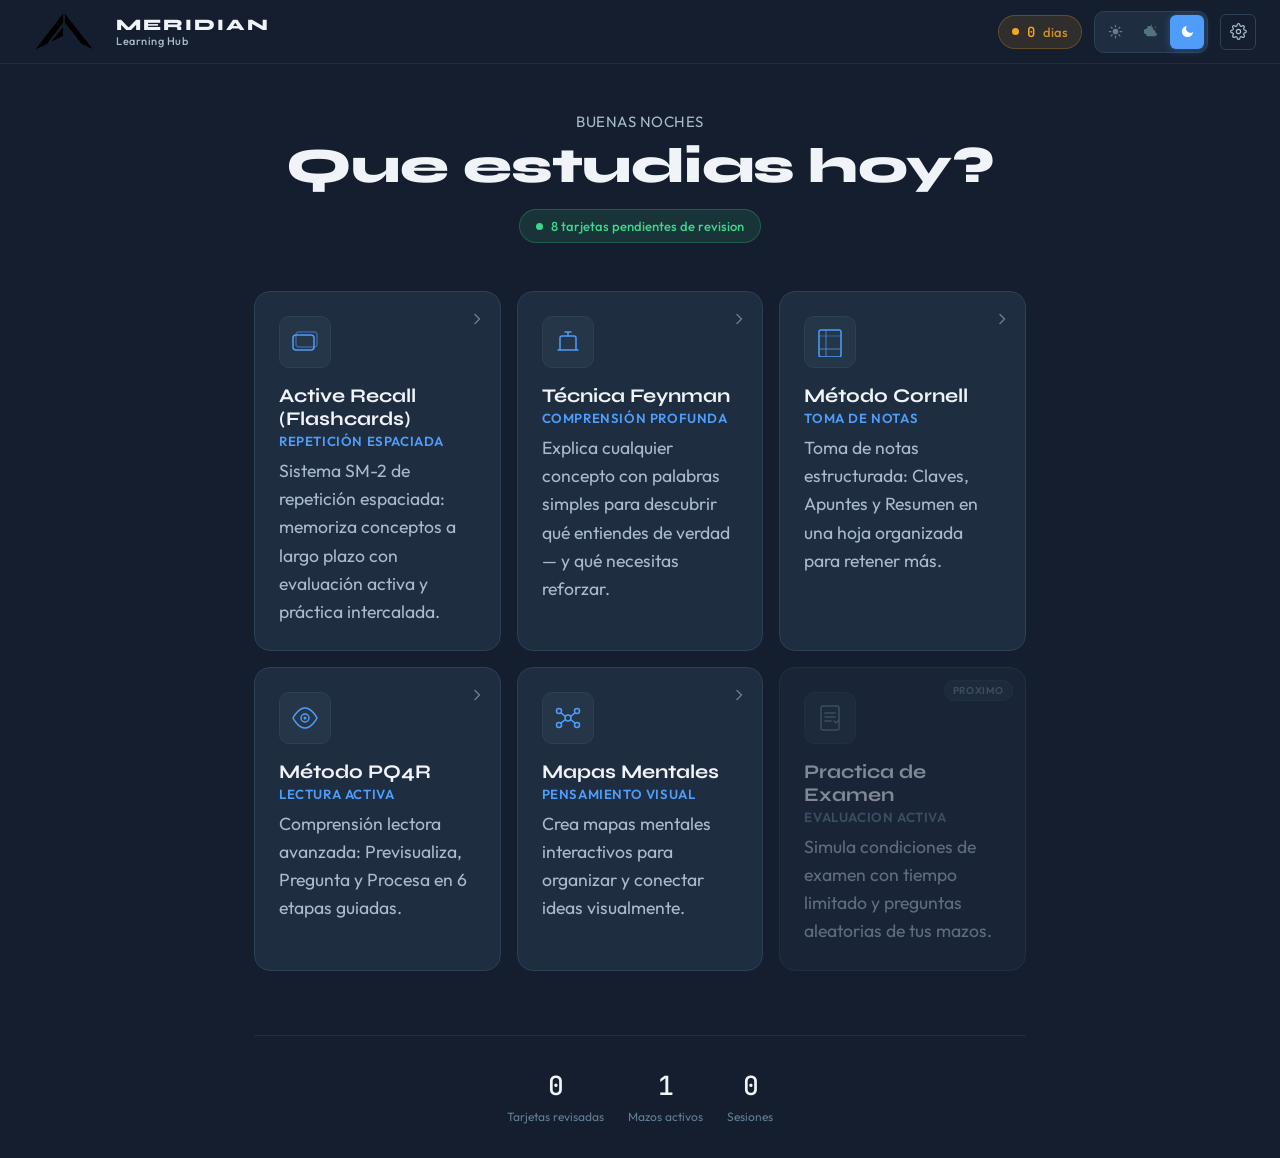
==== commit b4771384: "Add files via upload" ====
--- a/Meridian/index.html
+++ b/Meridian/index.html
@@ -4,6 +4,7 @@
   <meta charset="UTF-8">
   <meta name="viewport" content="width=device-width, initial-scale=1.0">
   <meta name="description" content="MERIDIAN — Hub de aprendizaje modular con repeticion espaciada y tecnicas de estudio activo.">
+  <link rel="icon" type="image/svg+xml" href="LogoMeridian.svg">
   <title>MERIDIAN — Learning Hub</title>
 
   <!-- Fuentes -->
@@ -23,7 +24,7 @@
 
     <!-- Logotipo -->
     <div class="logo" onclick="navigate('hub')" role="link" tabindex="0" aria-label="Ir al inicio">
-      <span class="logo-mark" aria-hidden="true">M</span>
+      <img src="LogoMeridian.svg" alt="Logotipo de Meridian" width="80">
       <div class="logo-text">
         <span class="logo-name">MERIDIAN</span>
         <span class="logo-sub">Learning Hub</span>
--- a/Meridian/style.css
+++ b/Meridian/style.css
@@ -289,6 +289,41 @@
   border-color: var(--border-strong);
 }
 [data-theme="light"] .settings-btn { border-color: var(--border-default); }
+
+/* ── Botones de exportar/importar por módulo ── */
+.mio-header-right {
+  display: flex;
+  align-items: center;
+  gap: var(--s2);
+}
+
+.mio-btns {
+  display: flex;
+  align-items: center;
+  border: 1px solid var(--border-default);
+  border-radius: var(--r-sm);
+  overflow: hidden;
+  flex-shrink: 0;
+}
+
+.mio-btn {
+  display: flex;
+  align-items: center;
+  justify-content: center;
+  width: 32px; height: 32px;
+  background: var(--bg-surface);
+  border: none;
+  color: var(--text-muted);
+  cursor: pointer;
+  transition: all var(--t-fast);
+  border-right: 1px solid var(--border-default);
+}
+.mio-btn:last-child { border-right: none; }
+.mio-btn:hover {
+  background: var(--bg-elevated);
+  color: var(--accent);
+}
+.mio-btn:active { background: var(--accent-dim); }
 
 /* ----------------------------------------------------------------
    5. Layout
